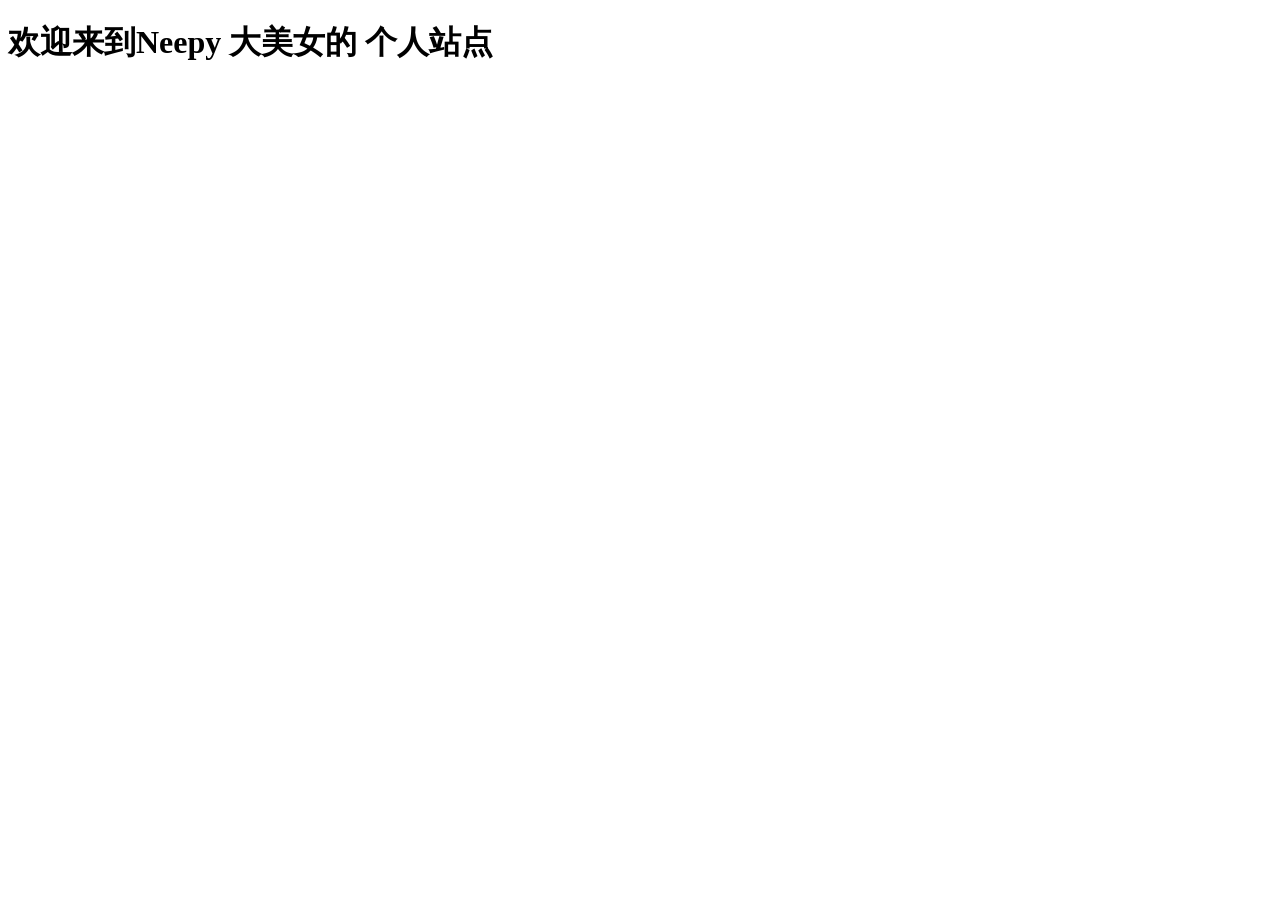
==== index.html @ 4f2d03bc "Fix typo in header text" ====
<!doctype html>
<html lang="zh-CN">
<head>
  <meta charset="utf-8">
  <meta name="viewport" content="width=device-width, initial-scale=1">
  <title>Neepy 的个人站点</title>
</head>
<body>
  <h1>欢迎来到Neepy 大美女的  个人站点 </h1>
</body>
</html>
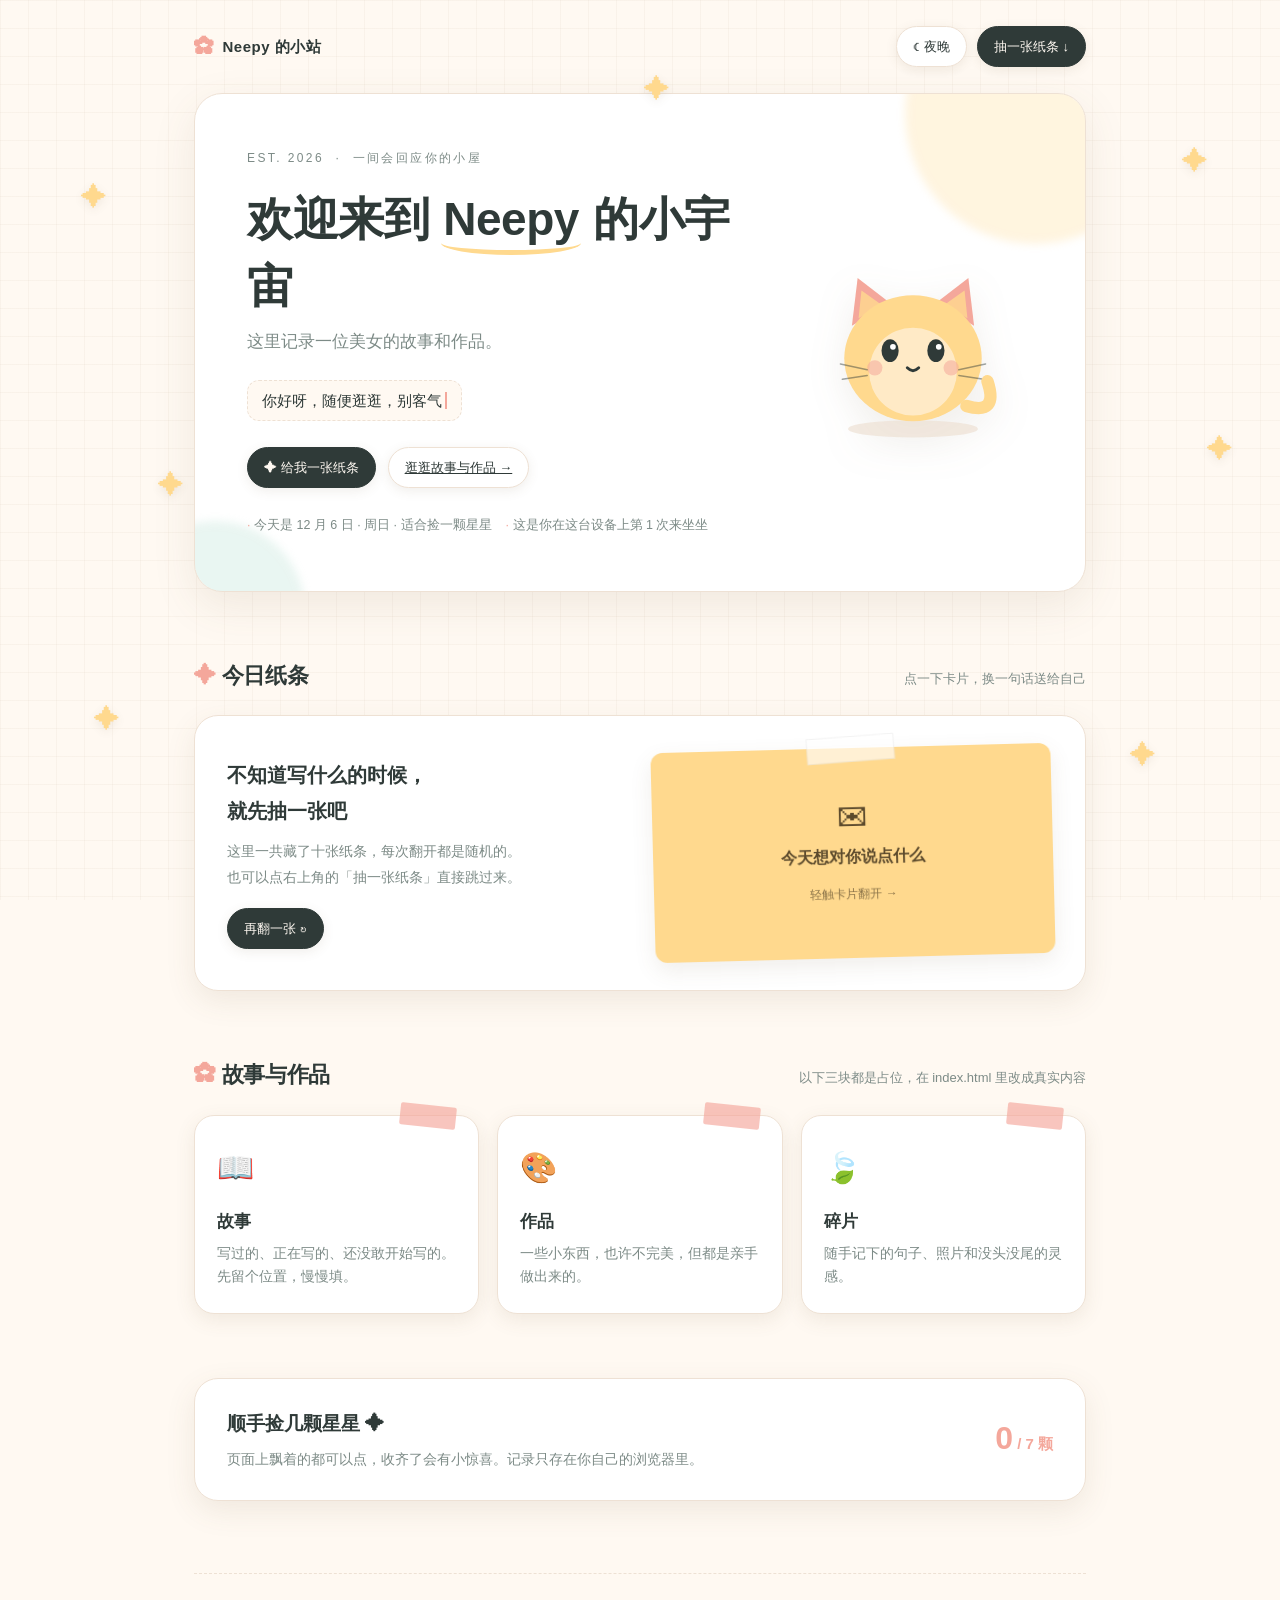
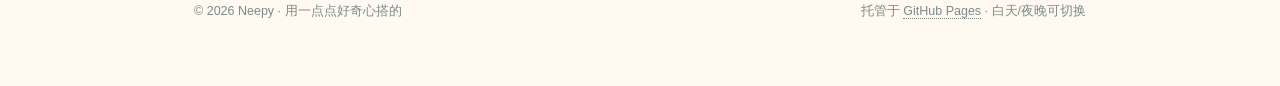
==== commit 52f9f687: "Update index.html" ====
--- a/index.html
+++ b/index.html
@@ -1,11 +1,497 @@
-<!doctype html>
+<!DOCTYPE html>
 <html lang="zh-CN">
 <head>
-  <meta charset="utf-8">
-  <meta name="viewport" content="width=device-width, initial-scale=1">
-  <title>Neepy 的个人站点</title>
+<meta charset="utf-8">
+<meta name="viewport" content="width=device-width, initial-scale=1">
+<title>Neepy 的小宇宙 · 故事与作品</title>
+<meta name="description" content="这里记录一位美女的故事和作品。随便逛逛，别客气。">
+<meta name="theme-color" content="#fff9f2">
+<style>
+  /* ============ 配色：改这里就能换整站气质 ============ */
+  :root{
+    --bg:#fff9f2; --paper:#ffffff; --ink:#2f3a38; --muted:#7d8b87;
+    --line:#eee1d4; --pink:#f4a79b; --yellow:#ffd98e; --mint:#a9d9c9;
+    --shadow:rgba(112,84,62,.10); --glow:rgba(244,167,155,.30);
+    --grid:rgba(160,130,105,.055);
+  }
+  html[data-theme="night"]{
+    --bg:#171c2b; --paper:#222a3d; --ink:#f3eee6; --muted:#a9b3c7;
+    --line:#35405a; --pink:#f29c9c; --yellow:#f5ce7a; --mint:#8fd0be;
+    --shadow:rgba(0,0,0,.35); --glow:rgba(143,208,190,.18);
+    --grid:rgba(200,215,255,.045);
+  }
+  *{box-sizing:border-box}
+  html{scroll-behavior:smooth}
+  body{
+    margin:0; color:var(--ink); background:var(--bg);
+    font-family:-apple-system,BlinkMacSystemFont,"PingFang SC","Hiragino Sans GB","Microsoft YaHei",sans-serif;
+    line-height:1.8; -webkit-font-smoothing:antialiased;
+    transition:background .5s ease,color .5s ease;
+    overflow-x:hidden;
+  }
+  body::before{ /* 细网格纸感 */
+    content:""; position:fixed; inset:0; z-index:0; pointer-events:none;
+    background-image:linear-gradient(var(--grid) 1px,transparent 1px),linear-gradient(90deg,var(--grid) 1px,transparent 1px);
+    background-size:28px 28px;
+  }
+  body::after{ /* 跟随鼠标的柔光 */
+    content:""; position:fixed; z-index:0; pointer-events:none;
+    width:460px; height:460px; left:0; top:0; border-radius:50%;
+    background:radial-gradient(circle,var(--glow),transparent 70%);
+    transform:translate(-50%,-50%); opacity:0; transition:opacity .4s;
+  }
+  body.lit::after{opacity:1}
+  .wrap{position:relative; z-index:2; max-width:940px; margin:0 auto; padding:0 24px 64px}
+  a{color:inherit}
+
+  /* ============ 顶栏 ============ */
+  .top{display:flex; align-items:center; justify-content:space-between; gap:16px; padding:26px 0}
+  .brand{font-size:15px; font-weight:700; letter-spacing:.5px; display:flex; align-items:center; gap:8px}
+  .brand .flower{color:var(--pink); font-size:20px; line-height:1}
+  .tools{display:flex; gap:10px}
+  .btn{
+    font:inherit; font-size:13px; cursor:pointer; color:var(--ink);
+    background:var(--paper); border:1px solid var(--line); border-radius:999px;
+    padding:8px 16px; box-shadow:0 3px 12px var(--shadow);
+    transition:transform .18s ease,box-shadow .18s ease,border-color .18s ease;
+  }
+  .btn:hover{transform:translateY(-2px) rotate(-1deg); border-color:var(--pink); box-shadow:0 8px 20px var(--shadow)}
+  .btn:active{transform:translateY(0) scale(.97)}
+  .btn:focus-visible{outline:2px solid var(--pink); outline-offset:3px}
+  .btn.primary{background:var(--ink); color:var(--bg); border-color:var(--ink)}
+  html[data-theme="night"] .btn.primary{background:var(--pink); color:#2b2230; border-color:var(--pink)}
+
+  /* ============ Hero ============ */
+  .hero{
+    position:relative; display:grid; grid-template-columns:1fr 240px; align-items:center; gap:20px;
+    background:var(--paper); border:1px solid var(--line); border-radius:28px;
+    padding:54px 52px; box-shadow:0 14px 44px var(--shadow); overflow:hidden;
+  }
+  .hero::before{content:""; position:absolute; width:260px; height:260px; right:-80px; top:-110px;
+    border-radius:50%; background:var(--yellow); opacity:.28; filter:blur(4px)}
+  .hero::after{content:""; position:absolute; width:180px; height:180px; left:-70px; bottom:-110px;
+    border-radius:50%; background:var(--mint); opacity:.25; filter:blur(4px)}
+  .hero > *{position:relative; z-index:1}
+  .eyebrow{font-size:12px; letter-spacing:2.4px; color:var(--muted); margin:0 0 18px}
+  h1{font-size:clamp(30px,5vw,46px); line-height:1.35; margin:0 0 10px; letter-spacing:-.5px; cursor:pointer; user-select:none}
+  h1 .wave{display:inline-block; border-bottom:5px solid var(--yellow); border-radius:0 0 50% 50%/0 0 12px 12px; padding:0 2px}
+  .sub{font-size:17px; color:var(--muted); margin:0 0 22px}
+  .typer{display:inline-flex; align-items:center; min-height:30px; font-size:15px; color:var(--ink);
+    background:var(--bg); border:1px dashed var(--line); border-radius:12px; padding:6px 14px; margin-bottom:26px}
+  .typer .cursor{display:inline-block; width:2px; height:17px; margin-left:3px; background:var(--pink); animation:blink .8s step-end infinite}
+  @keyframes blink{50%{opacity:0}}
+  .hero-actions{display:flex; gap:12px; flex-wrap:wrap}
+  .meta{margin-top:26px; font-size:12.5px; color:var(--muted); display:flex; gap:14px; flex-wrap:wrap}
+  .meta span::before{content:"· "; color:var(--pink)}
+
+  /* 会盯着你看的小猫 */
+  .cat{width:210px; justify-self:center; cursor:pointer; filter:drop-shadow(0 10px 18px var(--shadow)); transition:transform .3s}
+  .cat:hover{transform:rotate(-3deg) scale(1.03)}
+  .cat-meow{position:absolute; right:34px; top:38px; background:var(--paper); border:1px solid var(--line);
+    border-radius:14px 14px 14px 2px; padding:6px 12px; font-size:13px; box-shadow:0 6px 16px var(--shadow);
+    opacity:0; transform:translateY(8px); transition:.25s; pointer-events:none}
+  .cat-meow.show{opacity:1; transform:translateY(0)}
+
+  /* ============ 通用区块 ============ */
+  section{margin-top:64px}
+  .sec-head{display:flex; align-items:baseline; justify-content:space-between; gap:12px; margin-bottom:20px; flex-wrap:wrap}
+  .sec-head h2{font-size:22px; margin:0; letter-spacing:-.3px}
+  .sec-head h2 em{font-style:normal; color:var(--pink)}
+  .sec-head p{margin:0; font-size:13px; color:var(--muted)}
+
+  /* 抽纸条 */
+  .note-zone{display:grid; grid-template-columns:1fr 1fr; gap:26px; align-items:center;
+    background:var(--paper); border:1px solid var(--line); border-radius:24px; padding:32px;
+    box-shadow:0 10px 30px var(--shadow)}
+  .note-copy h3{font-size:20px; margin:0 0 10px}
+  .note-copy p{font-size:14px; color:var(--muted); margin:0 0 18px}
+  .note-stage{perspective:900px}
+  .note{
+    position:relative; width:100%; min-height:210px; transform-style:preserve-3d;
+    transition:transform .65s cubic-bezier(.2,.8,.2,1); cursor:pointer;
+  }
+  .note.flip{transform:rotateY(180deg)}
+  .note-face{
+    position:absolute; inset:0; backface-visibility:hidden; border-radius:12px;
+    display:flex; flex-direction:column; align-items:center; justify-content:center; gap:12px;
+    padding:28px; text-align:center; box-shadow:0 8px 22px var(--shadow);
+  }
+  .note-front{background:var(--yellow); color:#5c4a2c; transform:rotate(-1.5deg)}
+  .note-back{background:var(--mint); color:#2c4a40; transform:rotateY(180deg) rotate(1.5deg)}
+  .note-face .tape{position:absolute; top:-12px; left:50%; transform:translateX(-50%) rotate(-3deg);
+    width:88px; height:26px; background:rgba(255,255,255,.62); border:1px solid rgba(0,0,0,.05)}
+  .note-face .stamp{font-size:30px; line-height:1}
+  .note-face .q{font-size:16px; line-height:1.8; font-weight:600}
+  .note-face .hint{font-size:12px; opacity:.7}
+
+  /* 内容卡片 */
+  .cards{display:grid; grid-template-columns:repeat(3,1fr); gap:18px}
+  .card{
+    position:relative; display:block; background:var(--paper); border:1px solid var(--line);
+    border-radius:20px; padding:26px 22px 24px; text-decoration:none; color:inherit;
+    box-shadow:0 6px 20px var(--shadow); transition:transform .22s ease,box-shadow .22s ease;
+  }
+  .card:hover{transform:translateY(-6px) rotate(-.6deg); box-shadow:0 16px 34px var(--shadow)}
+  .card .ico{font-size:30px; display:block; margin-bottom:14px}
+  .card b{display:block; font-size:17px; margin-bottom:6px}
+  .card span{display:block; font-size:13.5px; color:var(--muted); line-height:1.7}
+  .card .tape{position:absolute; top:-11px; right:22px; width:56px; height:22px;
+    background:var(--pink); opacity:.65; transform:rotate(6deg); border-radius:2px}
+
+  /* 星星罐 */
+  .jar-zone{background:var(--paper); border:1px solid var(--line); border-radius:24px; padding:28px 32px;
+    box-shadow:0 10px 30px var(--shadow); display:flex; align-items:center; justify-content:space-between; gap:20px; flex-wrap:wrap}
+  .jar-zone h3{margin:0 0 6px; font-size:19px}
+  .jar-zone p{margin:0; font-size:13.5px; color:var(--muted)}
+  .jar-count{font-size:15px; font-weight:700; color:var(--pink); white-space:nowrap}
+  .jar-count b{font-size:32px; line-height:1}
+  #starfield{position:fixed; inset:0; z-index:5; pointer-events:none}
+  .star{
+    position:absolute; width:34px; height:34px; border:0; background:none; cursor:pointer;
+    pointer-events:auto; font-size:26px; line-height:1; color:var(--yellow);
+    text-shadow:0 3px 10px var(--shadow); animation:bob 5s ease-in-out infinite;
+    transition:transform .2s ease,opacity .4s ease; padding:0;
+  }
+  .star:hover{transform:scale(1.35) rotate(20deg)}
+  .star.gone{opacity:0; transform:scale(0) rotate(180deg); pointer-events:none}
+  @keyframes bob{0%,100%{translate:0 0}50%{translate:0 -14px}}
+  .confetti{position:fixed; z-index:60; top:-20px; width:9px; height:14px; border-radius:2px; pointer-events:none;
+    animation:fall linear forwards}
+  @keyframes fall{to{transform:translateY(105vh) rotate(720deg); opacity:.2}}
+
+  /* 页脚 */
+  footer{margin-top:72px; padding-top:26px; border-top:1px dashed var(--line);
+    font-size:12.5px; color:var(--muted); display:flex; justify-content:space-between; gap:12px; flex-wrap:wrap}
+  footer a{text-decoration:none; border-bottom:1px dotted var(--muted)}
+
+  /* 吐司 */
+  #toast{position:fixed; left:50%; bottom:34px; z-index:80; transform:translate(-50%,20px);
+    background:var(--ink); color:var(--bg); padding:12px 22px; border-radius:999px; font-size:14px;
+    box-shadow:0 10px 30px var(--shadow); opacity:0; pointer-events:none; transition:.3s}
+  #toast.show{opacity:1; transform:translate(-50%,0)}
+
+  @media (max-width:760px){
+    .hero{grid-template-columns:1fr; padding:38px 26px; text-align:left}
+    .cat{width:150px; justify-self:end; margin-top:-16px}
+    .cat-meow{right:14px; top:auto; bottom:14px}
+    .note-zone{grid-template-columns:1fr; padding:24px}
+    .cards{grid-template-columns:1fr}
+    .wrap{padding:0 16px 48px}
+    .top{padding:18px 0}
+  }
+  @media (prefers-reduced-motion:reduce){
+    *{animation-duration:.01ms !important; transition-duration:.01ms !important}
+    html{scroll-behavior:auto}
+  }
+</style>
 </head>
 <body>
-  <h1>欢迎来到Neepy 大美女的  个人站点 </h1>
+
+<!-- 漂浮星星层：点一下就收进罐子 -->
+<div id="starfield" aria-label="可以点击收集的小星星"></div>
+<div id="toast" role="status" aria-live="polite"></div>
+
+<div class="wrap">
+
+  <div class="top">
+    <div class="brand"><span class="flower">✿</span> Neepy 的小站</div>
+    <div class="tools">
+      <button class="btn" id="themeBtn" type="button" aria-label="切换白天或夜晚">☾ 夜晚</button>
+      <button class="btn primary" id="jumpNote" type="button">抽一张纸条 ↓</button>
+    </div>
+  </div>
+
+  <!-- ========== Hero：改标题、副标题、打字机句子都在这里 ========== -->
+  <header class="hero">
+    <div>
+      <p class="eyebrow">EST. 2026 &nbsp;·&nbsp; 一间会回应你的小屋</p>
+      <h1 id="title">欢迎来到 <span class="wave">Neepy</span> 的小宇宙</h1>
+      <p class="sub">这里记录一位美女的故事和作品。</p>
+      <div class="typer"><span id="typed"></span><span class="cursor"></span></div>
+      <div class="hero-actions">
+        <button class="btn primary" id="noteBtn" type="button">✦ 给我一张纸条</button>
+        <a class="btn" href="#cards">逛逛故事与作品 →</a>
+      </div>
+      <div class="meta">
+        <span id="today"></span>
+        <span id="visits"></span>
+      </div>
+    </div>
+
+    <!-- 眼睛会跟着鼠标转的小猫，点一下会喵 -->
+    <svg class="cat" id="cat" viewBox="0 0 220 220" role="img" aria-label="一只会看着你的小猫">
+      <ellipse cx="110" cy="200" rx="68" ry="9" fill="var(--line)" opacity=".7"/>
+      <path d="M46 92 L52 42 L86 68 Z" fill="var(--pink)"/>
+      <path d="M174 92 L168 42 L134 68 Z" fill="var(--pink)"/>
+      <path d="M53 84 L56 55 L77 70 Z" fill="var(--yellow)" opacity=".8"/>
+      <path d="M167 84 L164 55 L143 70 Z" fill="var(--yellow)" opacity=".8"/>
+      <ellipse cx="110" cy="126" rx="72" ry="66" fill="var(--yellow)"/>
+      <circle cx="110" cy="140" r="46" fill="#fff3df" opacity=".7"/>
+      <g id="eyes">
+        <ellipse cx="86" cy="118" rx="9" ry="12" fill="var(--ink)"/>
+        <ellipse cx="134" cy="118" rx="9" ry="12" fill="var(--ink)"/>
+        <circle cx="89" cy="114" r="3" fill="#fff"/>
+        <circle cx="137" cy="114" r="3" fill="#fff"/>
+      </g>
+      <path d="M104 136 q6 6 12 0" stroke="var(--ink)" stroke-width="3" fill="none" stroke-linecap="round"/>
+      <circle cx="70" cy="136" r="8" fill="var(--pink)" opacity=".55"/>
+      <circle cx="150" cy="136" r="8" fill="var(--pink)" opacity=".55"/>
+      <g stroke="var(--ink)" stroke-width="1.6" opacity=".45" stroke-linecap="round">
+        <path d="M62 138 L34 132 M62 144 L36 148 M158 138 L186 132 M158 144 L184 148"/>
+      </g>
+      <path d="M166 176 q34 10 22 -26" stroke="var(--yellow)" stroke-width="13" fill="none" stroke-linecap="round"/>
+    </svg>
+    <div class="cat-meow" id="meow">喵～ 被你摸到啦</div>
+  </header>
+
+  <!-- ========== 抽纸条 ========== -->
+  <section id="note">
+    <div class="sec-head">
+      <h2><em>✦</em> 今日纸条</h2>
+      <p>点一下卡片，换一句话送给自己</p>
+    </div>
+    <div class="note-zone">
+      <div class="note-copy">
+        <h3>不知道写什么的时候，<br>就先抽一张吧</h3>
+        <p>这里一共藏了十张纸条，每次翻开都是随机的。<br>也可以点右上角的「抽一张纸条」直接跳过来。</p>
+        <button class="btn primary" id="noteBtn2" type="button">再翻一张 ↻</button>
+      </div>
+      <div class="note-stage">
+        <div class="note" id="note" role="button" tabindex="0" aria-label="点击翻开一张纸条">
+          <div class="note-face note-front">
+            <span class="tape"></span>
+            <span class="stamp">✉</span>
+            <span class="q">今天想对你说点什么</span>
+            <span class="hint">轻触卡片翻开 →</span>
+          </div>
+          <div class="note-face note-back">
+            <span class="tape"></span>
+            <span class="stamp">🍀</span>
+            <span class="q" id="noteText">慢慢来，比较快。</span>
+            <span class="hint">再点一次，换一张</span>
+          </div>
+        </div>
+      </div>
+    </div>
+  </section>
+
+  <!-- ========== 故事与作品：占位内容，改成自己的即可 ========== -->
+  <section id="cards">
+    <div class="sec-head">
+      <h2><em>✿</em> 故事与作品</h2>
+      <p>以下三块都是占位，在 index.html 里改成真实内容</p>
+    </div>
+    <div class="cards">
+      <a class="card" href="#cards">
+        <span class="tape"></span><span class="ico">📖</span>
+        <b>故事</b>
+        <span>写过的、正在写的、还没敢开始写的。先留个位置，慢慢填。</span>
+      </a>
+      <a class="card" href="#cards">
+        <span class="tape"></span><span class="ico">🎨</span>
+        <b>作品</b>
+        <span>一些小东西，也许不完美，但都是亲手做出来的。</span>
+      </a>
+      <a class="card" href="#cards">
+        <span class="tape"></span><span class="ico">🍃</span>
+        <b>碎片</b>
+        <span>随手记下的句子、照片和没头没尾的灵感。</span>
+      </a>
+    </div>
+  </section>
+
+  <!-- ========== 星星罐 ========== -->
+  <section>
+    <div class="jar-zone">
+      <div>
+        <h3>顺手捡几颗星星 ✦</h3>
+        <p>页面上飘着的都可以点，收齐了会有小惊喜。记录只存在你自己的浏览器里。</p>
+      </div>
+      <div class="jar-count"><b id="starNum">0</b> / <span id="starTotal">7</span> 颗</div>
+    </div>
+  </section>
+
+  <footer>
+    <span>© 2026 Neepy · 用一点点好奇心搭的</span>
+    <span>托管于 <a href="https://github.com/neepywang/neepySite">GitHub Pages</a> · 白天/夜晚可切换</span>
+  </footer>
+</div>
+
+<script>
+(function(){
+  "use strict";
+  var $ = function(s){ return document.querySelector(s); };
+  var store = {
+    get: function(k,d){ try{ var v=localStorage.getItem(k); return v===null?d:v; }catch(e){ return d; } },
+    set: function(k,v){ try{ localStorage.setItem(k,v); }catch(e){} }
+  };
+
+  /* ---------- 主题 ---------- */
+  var theme = store.get("neepy_theme","day");
+  function applyTheme(t){
+    document.documentElement.setAttribute("data-theme", t==="night"?"night":"day");
+    $("#themeBtn").textContent = t==="night" ? "☀ 白天" : "☾ 夜晚";
+    var m = document.querySelector('meta[name="theme-color"]');
+    if(m) m.setAttribute("content", t==="night" ? "#171c2b" : "#fff9f2");
+    theme = t; store.set("neepy_theme",t);
+  }
+  applyTheme(theme);
+  $("#themeBtn").addEventListener("click", function(){ applyTheme(theme==="night"?"day":"night"); });
+
+  /* ---------- 跟随鼠标的柔光 ---------- */
+  if(window.matchMedia("(pointer:fine)").matches){
+    var glow = document.createElement("style");
+    glow.textContent = "body.lit::after{left:var(--mx);top:var(--my)}";
+    document.head.appendChild(glow);
+    window.addEventListener("mousemove", function(e){
+      document.body.classList.add("lit");
+      document.body.style.setProperty("--mx", e.clientX+"px");
+      document.body.style.setProperty("--my", e.clientY+"px");
+    }, {passive:true});
+  }
+
+  /* ---------- 日期与来访次数（仅本机统计） ---------- */
+  var now = new Date();
+  var week = ["日","一","二","三","四","五","六"][now.getDay()];
+  $("#today").textContent = "今天是 " + (now.getMonth()+1) + " 月 " + now.getDate() + " 日 · 周" + week + " · 适合捡一颗星星";
+  var visits = parseInt(store.get("neepy_visits","0"),10) + 1;
+  store.set("neepy_visits", String(visits));
+  $("#visits").textContent = "这是你在这台设备上第 " + visits + " 次来坐坐";
+
+  /* ---------- 打字机 ---------- */
+  var lines = ["你好呀，随便逛逛，别客气 ✿","故事还在写，作品还在长 🍃","今天也有好好发呆吗？","欢迎光临这间小小的宇宙 ✦"];
+  var li=0, ci=0, deleting=false, out=$("#typed");
+  function tick(){
+    var s = lines[li];
+    if(!deleting){
+      ci++; out.textContent = s.slice(0,ci);
+      if(ci>=s.length){ deleting=true; setTimeout(tick,1900); return; }
+      setTimeout(tick,105);
+    }else{
+      ci--; out.textContent = s.slice(0,ci);
+      if(ci<=0){ deleting=false; li=(li+1)%lines.length; setTimeout(tick,420); return; }
+      setTimeout(tick,45);
+    }
+  }
+  tick();
+
+  /* ---------- 小猫：眼睛跟随 + 点击喵 ---------- */
+  var eyes = $("#eyes");
+  if(window.matchMedia("(pointer:fine)").matches){
+    window.addEventListener("mousemove", function(e){
+      var r = $("#cat").getBoundingClientRect();
+      var cx = r.left + r.width/2, cy = r.top + r.height*0.54;
+      var dx = e.clientX-cx, dy = e.clientY-cy;
+      var d = Math.max(1, Math.sqrt(dx*dx+dy*dy));
+      var k = Math.min(4, 22/d);
+      eyes.setAttribute("transform","translate("+(dx*k/Math.max(d,30)*3).toFixed(2)+","+(dy*k/Math.max(d,30)*3).toFixed(2)+")");
+    }, {passive:true});
+  }
+  var meowTimer;
+  $("#cat").addEventListener("click", function(){
+    $("#meow").classList.add("show");
+    clearTimeout(meowTimer);
+    meowTimer = setTimeout(function(){ $("#meow").classList.remove("show"); }, 1600);
+  });
+
+  /* ---------- 吐司 ---------- */
+  var toastTimer;
+  function toast(msg){
+    var t = $("#toast"); t.textContent = msg; t.classList.add("show");
+    clearTimeout(toastTimer);
+    toastTimer = setTimeout(function(){ t.classList.remove("show"); }, 2200);
+  }
+
+  /* ---------- 抽纸条 ---------- */
+  var notes = [
+    "慢慢来，比较快。",
+    "今天也要好好吃饭，好好发呆。",
+    "你不需要很厉害才能开始，但要开始才会很厉害。",
+    "把喜欢的事，一件一件做完。",
+    "允许自己偶尔不在线。",
+    "风会记得每一朵认真开过的花。",
+    "别急，月亮也在慢慢圆。",
+    "写下来的小事，会变成以后舍不得删的回忆。",
+    "灵感常常藏在无所事事的下午。",
+    "你已经比昨天多走了一点点，够了。"
+  ];
+  var note = $("#note"), noteText = $("#noteText"), lastIndex = -1;
+  function drawNote(){
+    var i; do { i = Math.floor(Math.random()*notes.length); } while(notes.length>1 && i===lastIndex);
+    lastIndex = i; noteText.textContent = notes[i];
+  }
+  drawNote();
+  function flipNote(){
+    if(note.classList.contains("flip")){
+      note.classList.remove("flip");
+      setTimeout(function(){ drawNote(); note.classList.add("flip"); }, 330);
+    }else{
+      drawNote(); note.classList.add("flip");
+    }
+  }
+  note.addEventListener("click", flipNote);
+  note.addEventListener("keydown", function(e){ if(e.key==="Enter"||e.key===" "){ e.preventDefault(); flipNote(); } });
+  [$("#noteBtn"),$("#noteBtn2")].forEach(function(b){
+    b.addEventListener("click", function(){
+      flipNote();
+      $("#note").scrollIntoView({behavior:"smooth",block:"center"});
+      toast("翻到一张新纸条 ✦");
+    });
+  });
+  $("#jumpNote").addEventListener("click", function(){ $("#note").scrollIntoView({behavior:"smooth",block:"start"}); });
+
+  /* ---------- 捡星星 ---------- */
+  var isMobile = window.matchMedia("(max-width:760px)").matches;
+  var spots = isMobile
+    ? [[8,18],[88,26],[10,62],[90,72]]
+    : [[6,20],[92,16],[12,52],[94,48],[7,78],[88,82],[50,8]];
+  var field = $("#starfield"), collected = {};
+  try{ collected = JSON.parse(store.get("neepy_stars","{}")) || {}; }catch(e){ collected={}; }
+  var total = spots.length;
+  $("#starTotal").textContent = String(total);
+  var count = 0;
+
+  function celebrate(){
+    var colors = ["#f4a79b","#ffd98e","#a9d9c9","#c9b6e8","#ffffff"];
+    for(var i=0;i<70;i++){
+      var c = document.createElement("i");
+      c.className = "confetti";
+      c.style.left = Math.random()*100 + "vw";
+      c.style.background = colors[i%colors.length];
+      c.style.animationDuration = (1.6+Math.random()*1.6)+"s";
+      c.style.animationDelay = (Math.random()*.5)+"s";
+      document.body.appendChild(c);
+      (function(el){ setTimeout(function(){ el.remove(); }, 3800); })(c);
+    }
+  }
+
+  spots.forEach(function(pos,i){
+    var b = document.createElement("button");
+    b.className = "star"; b.type = "button"; b.textContent = "✦";
+    b.setAttribute("aria-label","收集第 "+(i+1)+" 颗星星");
+    b.style.left = pos[0]+"%"; b.style.top = pos[1]+"%";
+    b.style.animationDelay = (i*0.47)+"s";
+    if(collected[i]){ b.classList.add("gone"); count++; }
+    b.addEventListener("click", function(){
+      if(b.classList.contains("gone")) return;
+      b.classList.add("gone"); collected[i]=1; count++;
+      store.set("neepy_stars", JSON.stringify(collected));
+      $("#starNum").textContent = String(count);
+      if(count===total){ celebrate(); toast("✨ 星星都归你啦，今天允许许一个愿"); }
+      else toast("收到第 "+count+" 颗星星 ✦");
+    });
+    field.appendChild(b);
+  });
+  $("#starNum").textContent = String(count);
+
+  /* ---------- 隐藏彩蛋：连点标题三次 ---------- */
+  var taps=0, tapTimer;
+  $("#title").addEventListener("click", function(){
+    taps++; clearTimeout(tapTimer);
+    tapTimer = setTimeout(function(){ taps=0; }, 900);
+    if(taps>=3){ taps=0; celebrate(); toast("🐈 被你发现隐藏款啦，喵！"); }
+  });
+})();
+</script>
 </body>
 </html>
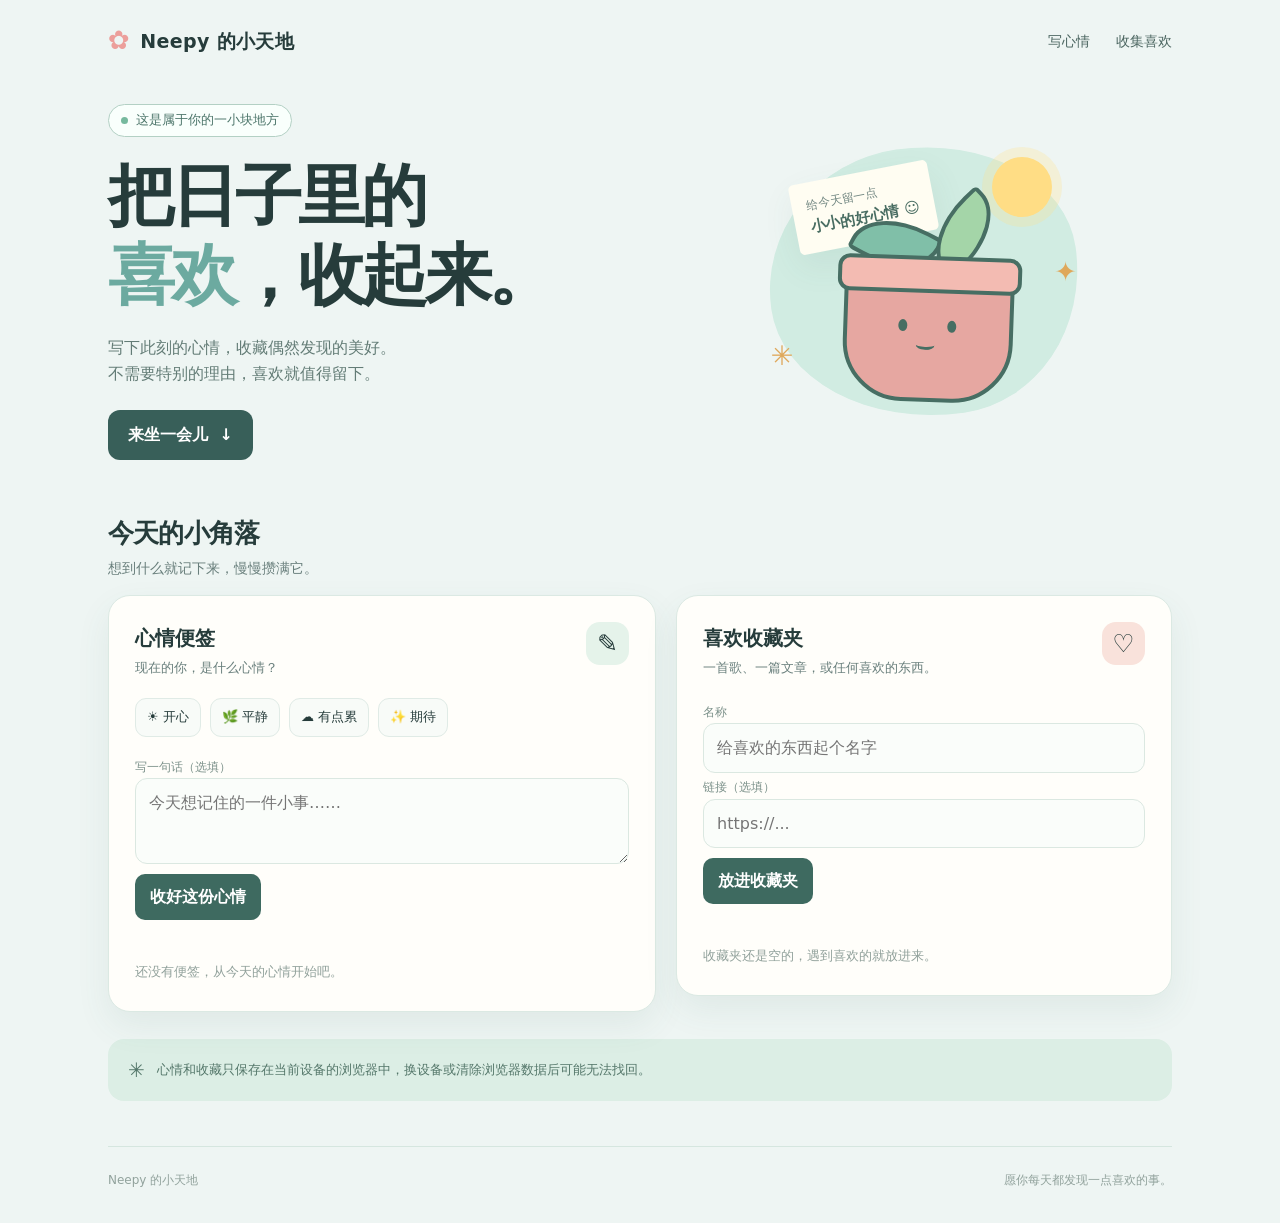
==== commit 066d7af3: "Update index.html" ====
--- a/index.html
+++ b/index.html
@@ -1,497 +1,23 @@
-<!DOCTYPE html>
+<!doctype html>
 <html lang="zh-CN">
 <head>
-<meta charset="utf-8">
-<meta name="viewport" content="width=device-width, initial-scale=1">
-<title>Neepy 的小宇宙 · 故事与作品</title>
-<meta name="description" content="这里记录一位美女的故事和作品。随便逛逛，别客气。">
-<meta name="theme-color" content="#fff9f2">
+<meta charset="UTF-8">
+<meta name="viewport" content="width=device-width,initial-scale=1">
+<meta name="theme-color" content="#eef5f3">
+<title>Neepy 的小天地</title>
 <style>
-  /* ============ 配色：改这里就能换整站气质 ============ */
-  :root{
-    --bg:#fff9f2; --paper:#ffffff; --ink:#2f3a38; --muted:#7d8b87;
-    --line:#eee1d4; --pink:#f4a79b; --yellow:#ffd98e; --mint:#a9d9c9;
-    --shadow:rgba(112,84,62,.10); --glow:rgba(244,167,155,.30);
-    --grid:rgba(160,130,105,.055);
-  }
-  html[data-theme="night"]{
-    --bg:#171c2b; --paper:#222a3d; --ink:#f3eee6; --muted:#a9b3c7;
-    --line:#35405a; --pink:#f29c9c; --yellow:#f5ce7a; --mint:#8fd0be;
-    --shadow:rgba(0,0,0,.35); --glow:rgba(143,208,190,.18);
-    --grid:rgba(200,215,255,.045);
-  }
-  *{box-sizing:border-box}
-  html{scroll-behavior:smooth}
-  body{
-    margin:0; color:var(--ink); background:var(--bg);
-    font-family:-apple-system,BlinkMacSystemFont,"PingFang SC","Hiragino Sans GB","Microsoft YaHei",sans-serif;
-    line-height:1.8; -webkit-font-smoothing:antialiased;
-    transition:background .5s ease,color .5s ease;
-    overflow-x:hidden;
-  }
-  body::before{ /* 细网格纸感 */
-    content:""; position:fixed; inset:0; z-index:0; pointer-events:none;
-    background-image:linear-gradient(var(--grid) 1px,transparent 1px),linear-gradient(90deg,var(--grid) 1px,transparent 1px);
-    background-size:28px 28px;
-  }
-  body::after{ /* 跟随鼠标的柔光 */
-    content:""; position:fixed; z-index:0; pointer-events:none;
-    width:460px; height:460px; left:0; top:0; border-radius:50%;
-    background:radial-gradient(circle,var(--glow),transparent 70%);
-    transform:translate(-50%,-50%); opacity:0; transition:opacity .4s;
-  }
-  body.lit::after{opacity:1}
-  .wrap{position:relative; z-index:2; max-width:940px; margin:0 auto; padding:0 24px 64px}
-  a{color:inherit}
-
-  /* ============ 顶栏 ============ */
-  .top{display:flex; align-items:center; justify-content:space-between; gap:16px; padding:26px 0}
-  .brand{font-size:15px; font-weight:700; letter-spacing:.5px; display:flex; align-items:center; gap:8px}
-  .brand .flower{color:var(--pink); font-size:20px; line-height:1}
-  .tools{display:flex; gap:10px}
-  .btn{
-    font:inherit; font-size:13px; cursor:pointer; color:var(--ink);
-    background:var(--paper); border:1px solid var(--line); border-radius:999px;
-    padding:8px 16px; box-shadow:0 3px 12px var(--shadow);
-    transition:transform .18s ease,box-shadow .18s ease,border-color .18s ease;
-  }
-  .btn:hover{transform:translateY(-2px) rotate(-1deg); border-color:var(--pink); box-shadow:0 8px 20px var(--shadow)}
-  .btn:active{transform:translateY(0) scale(.97)}
-  .btn:focus-visible{outline:2px solid var(--pink); outline-offset:3px}
-  .btn.primary{background:var(--ink); color:var(--bg); border-color:var(--ink)}
-  html[data-theme="night"] .btn.primary{background:var(--pink); color:#2b2230; border-color:var(--pink)}
-
-  /* ============ Hero ============ */
-  .hero{
-    position:relative; display:grid; grid-template-columns:1fr 240px; align-items:center; gap:20px;
-    background:var(--paper); border:1px solid var(--line); border-radius:28px;
-    padding:54px 52px; box-shadow:0 14px 44px var(--shadow); overflow:hidden;
-  }
-  .hero::before{content:""; position:absolute; width:260px; height:260px; right:-80px; top:-110px;
-    border-radius:50%; background:var(--yellow); opacity:.28; filter:blur(4px)}
-  .hero::after{content:""; position:absolute; width:180px; height:180px; left:-70px; bottom:-110px;
-    border-radius:50%; background:var(--mint); opacity:.25; filter:blur(4px)}
-  .hero > *{position:relative; z-index:1}
-  .eyebrow{font-size:12px; letter-spacing:2.4px; color:var(--muted); margin:0 0 18px}
-  h1{font-size:clamp(30px,5vw,46px); line-height:1.35; margin:0 0 10px; letter-spacing:-.5px; cursor:pointer; user-select:none}
-  h1 .wave{display:inline-block; border-bottom:5px solid var(--yellow); border-radius:0 0 50% 50%/0 0 12px 12px; padding:0 2px}
-  .sub{font-size:17px; color:var(--muted); margin:0 0 22px}
-  .typer{display:inline-flex; align-items:center; min-height:30px; font-size:15px; color:var(--ink);
-    background:var(--bg); border:1px dashed var(--line); border-radius:12px; padding:6px 14px; margin-bottom:26px}
-  .typer .cursor{display:inline-block; width:2px; height:17px; margin-left:3px; background:var(--pink); animation:blink .8s step-end infinite}
-  @keyframes blink{50%{opacity:0}}
-  .hero-actions{display:flex; gap:12px; flex-wrap:wrap}
-  .meta{margin-top:26px; font-size:12.5px; color:var(--muted); display:flex; gap:14px; flex-wrap:wrap}
-  .meta span::before{content:"· "; color:var(--pink)}
-
-  /* 会盯着你看的小猫 */
-  .cat{width:210px; justify-self:center; cursor:pointer; filter:drop-shadow(0 10px 18px var(--shadow)); transition:transform .3s}
-  .cat:hover{transform:rotate(-3deg) scale(1.03)}
-  .cat-meow{position:absolute; right:34px; top:38px; background:var(--paper); border:1px solid var(--line);
-    border-radius:14px 14px 14px 2px; padding:6px 12px; font-size:13px; box-shadow:0 6px 16px var(--shadow);
-    opacity:0; transform:translateY(8px); transition:.25s; pointer-events:none}
-  .cat-meow.show{opacity:1; transform:translateY(0)}
-
-  /* ============ 通用区块 ============ */
-  section{margin-top:64px}
-  .sec-head{display:flex; align-items:baseline; justify-content:space-between; gap:12px; margin-bottom:20px; flex-wrap:wrap}
-  .sec-head h2{font-size:22px; margin:0; letter-spacing:-.3px}
-  .sec-head h2 em{font-style:normal; color:var(--pink)}
-  .sec-head p{margin:0; font-size:13px; color:var(--muted)}
-
-  /* 抽纸条 */
-  .note-zone{display:grid; grid-template-columns:1fr 1fr; gap:26px; align-items:center;
-    background:var(--paper); border:1px solid var(--line); border-radius:24px; padding:32px;
-    box-shadow:0 10px 30px var(--shadow)}
-  .note-copy h3{font-size:20px; margin:0 0 10px}
-  .note-copy p{font-size:14px; color:var(--muted); margin:0 0 18px}
-  .note-stage{perspective:900px}
-  .note{
-    position:relative; width:100%; min-height:210px; transform-style:preserve-3d;
-    transition:transform .65s cubic-bezier(.2,.8,.2,1); cursor:pointer;
-  }
-  .note.flip{transform:rotateY(180deg)}
-  .note-face{
-    position:absolute; inset:0; backface-visibility:hidden; border-radius:12px;
-    display:flex; flex-direction:column; align-items:center; justify-content:center; gap:12px;
-    padding:28px; text-align:center; box-shadow:0 8px 22px var(--shadow);
-  }
-  .note-front{background:var(--yellow); color:#5c4a2c; transform:rotate(-1.5deg)}
-  .note-back{background:var(--mint); color:#2c4a40; transform:rotateY(180deg) rotate(1.5deg)}
-  .note-face .tape{position:absolute; top:-12px; left:50%; transform:translateX(-50%) rotate(-3deg);
-    width:88px; height:26px; background:rgba(255,255,255,.62); border:1px solid rgba(0,0,0,.05)}
-  .note-face .stamp{font-size:30px; line-height:1}
-  .note-face .q{font-size:16px; line-height:1.8; font-weight:600}
-  .note-face .hint{font-size:12px; opacity:.7}
-
-  /* 内容卡片 */
-  .cards{display:grid; grid-template-columns:repeat(3,1fr); gap:18px}
-  .card{
-    position:relative; display:block; background:var(--paper); border:1px solid var(--line);
-    border-radius:20px; padding:26px 22px 24px; text-decoration:none; color:inherit;
-    box-shadow:0 6px 20px var(--shadow); transition:transform .22s ease,box-shadow .22s ease;
-  }
-  .card:hover{transform:translateY(-6px) rotate(-.6deg); box-shadow:0 16px 34px var(--shadow)}
-  .card .ico{font-size:30px; display:block; margin-bottom:14px}
-  .card b{display:block; font-size:17px; margin-bottom:6px}
-  .card span{display:block; font-size:13.5px; color:var(--muted); line-height:1.7}
-  .card .tape{position:absolute; top:-11px; right:22px; width:56px; height:22px;
-    background:var(--pink); opacity:.65; transform:rotate(6deg); border-radius:2px}
-
-  /* 星星罐 */
-  .jar-zone{background:var(--paper); border:1px solid var(--line); border-radius:24px; padding:28px 32px;
-    box-shadow:0 10px 30px var(--shadow); display:flex; align-items:center; justify-content:space-between; gap:20px; flex-wrap:wrap}
-  .jar-zone h3{margin:0 0 6px; font-size:19px}
-  .jar-zone p{margin:0; font-size:13.5px; color:var(--muted)}
-  .jar-count{font-size:15px; font-weight:700; color:var(--pink); white-space:nowrap}
-  .jar-count b{font-size:32px; line-height:1}
-  #starfield{position:fixed; inset:0; z-index:5; pointer-events:none}
-  .star{
-    position:absolute; width:34px; height:34px; border:0; background:none; cursor:pointer;
-    pointer-events:auto; font-size:26px; line-height:1; color:var(--yellow);
-    text-shadow:0 3px 10px var(--shadow); animation:bob 5s ease-in-out infinite;
-    transition:transform .2s ease,opacity .4s ease; padding:0;
-  }
-  .star:hover{transform:scale(1.35) rotate(20deg)}
-  .star.gone{opacity:0; transform:scale(0) rotate(180deg); pointer-events:none}
-  @keyframes bob{0%,100%{translate:0 0}50%{translate:0 -14px}}
-  .confetti{position:fixed; z-index:60; top:-20px; width:9px; height:14px; border-radius:2px; pointer-events:none;
-    animation:fall linear forwards}
-  @keyframes fall{to{transform:translateY(105vh) rotate(720deg); opacity:.2}}
-
-  /* 页脚 */
-  footer{margin-top:72px; padding-top:26px; border-top:1px dashed var(--line);
-    font-size:12.5px; color:var(--muted); display:flex; justify-content:space-between; gap:12px; flex-wrap:wrap}
-  footer a{text-decoration:none; border-bottom:1px dotted var(--muted)}
-
-  /* 吐司 */
-  #toast{position:fixed; left:50%; bottom:34px; z-index:80; transform:translate(-50%,20px);
-    background:var(--ink); color:var(--bg); padding:12px 22px; border-radius:999px; font-size:14px;
-    box-shadow:0 10px 30px var(--shadow); opacity:0; pointer-events:none; transition:.3s}
-  #toast.show{opacity:1; transform:translate(-50%,0)}
-
-  @media (max-width:760px){
-    .hero{grid-template-columns:1fr; padding:38px 26px; text-align:left}
-    .cat{width:150px; justify-self:end; margin-top:-16px}
-    .cat-meow{right:14px; top:auto; bottom:14px}
-    .note-zone{grid-template-columns:1fr; padding:24px}
-    .cards{grid-template-columns:1fr}
-    .wrap{padding:0 16px 48px}
-    .top{padding:18px 0}
-  }
-  @media (prefers-reduced-motion:reduce){
-    *{animation-duration:.01ms !important; transition-duration:.01ms !important}
-    html{scroll-behavior:auto}
-  }
+:root{--ink:#263c3b;--muted:#697f7c;--paper:#eef5f3;--white:#fffefa;--mint:#c7e8dc;--yellow:#ffdd85;--pink:#f4c5c5;--blue:#c4def1;--line:#b8d0c8;--shadow:0 14px 34px #3e696015}*{box-sizing:border-box}html{scroll-behavior:smooth}body{margin:0;background:var(--paper);color:var(--ink);font-family:ui-rounded,"PingFang SC","Microsoft YaHei",system-ui,sans-serif;line-height:1.6}button,input,textarea{font:inherit;color:inherit}button{cursor:pointer}button:focus-visible,a:focus-visible,input:focus-visible,textarea:focus-visible{outline:3px solid #548c85;outline-offset:3px}a{color:inherit}.wrap{max-width:1120px;margin:auto;padding:0 28px}header{height:82px;display:flex;align-items:center;justify-content:space-between}.logo{font-size:19px;font-weight:800;letter-spacing:.02em;display:flex;align-items:center;gap:10px}.flower{font-size:26px;color:#ec9f9b}.nav{display:flex;align-items:center;gap:26px;font-size:14px;color:#4d6762}.nav a{text-decoration:none}.nav a:hover{text-decoration:underline}.hero{display:grid;grid-template-columns:1.04fr .96fr;align-items:center;min-height:380px;gap:30px;padding:22px 0 38px}.tag{display:inline-flex;gap:8px;align-items:center;border:1px solid #b3d0c4;border-radius:99px;padding:5px 12px;font-size:13px;color:#4c756a;background:#f9fffc}.tag:before{content:"";width:7px;height:7px;background:#76b99e;border-radius:50%}h1{font-size:clamp(39px,5.2vw,67px);line-height:1.19;letter-spacing:-.055em;margin:20px 0;font-weight:800}h1 span{color:#6caaa0}.intro{font-size:16px;color:#637c76;max-width:410px;margin:0 0 24px}.button{display:inline-flex;align-items:center;justify-content:center;border:0;background:#385f59;color:white;border-radius:12px;padding:12px 20px;font-weight:700;text-decoration:none;transition:transform .2s,background .2s}.button:hover{background:#294b46;transform:translateY(-2px)}.hero-art{height:325px;position:relative;display:grid;place-items:center}.blob{position:absolute;width:310px;height:270px;background:#d1ece2;border-radius:47% 53% 43% 57% / 52% 45% 55% 48%;transform:rotate(-8deg)}.scene{position:relative;width:330px;height:280px}.sun{position:absolute;top:15px;right:37px;width:60px;height:60px;border-radius:50%;background:var(--yellow);box-shadow:0 0 0 10px #ffdd8540}.note{position:absolute;top:30px;left:34px;transform:rotate(-11deg);background:#fffdf2;padding:14px 15px;box-shadow:var(--shadow);font-size:12px;color:#718681;border-radius:5px}.note strong{display:block;color:#496d62;font-size:15px}.pot{position:absolute;bottom:20px;left:84px;width:170px;height:135px;background:#e6a7a1;border:4px solid #476e63;border-radius:15px 15px 60px 60px;transform:rotate(2deg)}.pot:before{content:"";position:absolute;left:-11px;right:-11px;top:-15px;height:29px;background:#f3bbb2;border:4px solid #476e63;border-radius:12px}.eyes{position:absolute;left:51px;top:49px;width:9px;height:12px;border-radius:50%;background:#476e63;box-shadow:49px 0 #476e63}.smile{position:absolute;top:69px;left:69px;width:19px;height:10px;border-bottom:3px solid #476e63;border-radius:50%}.leaf{position:absolute;background:#80bfa8;border:4px solid #476e63;border-radius:80% 8% 80% 8%;width:83px;height:51px;top:76px;left:95px;transform:rotate(28deg)}.leaf.two{left:163px;top:65px;transform:rotate(136deg);background:#a4d5a8}.stem{position:absolute;left:165px;top:90px;height:70px;width:4px;background:#476e63;transform:rotate(-5deg)}.spark{position:absolute;color:#dfa85b;font-size:27px}.s1{left:12px;bottom:45px}.s2{right:12px;top:108px}.section-head{display:flex;align-items:end;justify-content:space-between;gap:20px;margin:15px 0 16px}.section-head h2{font-size:26px;letter-spacing:-.03em;margin:0}.section-head p{margin:2px 0 0;color:var(--muted);font-size:14px}.workspace{display:grid;grid-template-columns:1.05fr .95fr;gap:20px;align-items:start}.panel{background:var(--white);border:1px solid #dbe9e3;border-radius:22px;padding:26px;box-shadow:var(--shadow);min-height:340px}.panel-top{display:flex;justify-content:space-between;align-items:flex-start;gap:10px}.panel h3{margin:0;font-size:20px}.panel .desc{color:var(--muted);font-size:13px;margin:4px 0 19px}.icon{font-size:25px;line-height:1;background:#e5f3ea;width:43px;height:43px;display:grid;place-items:center;border-radius:14px}.icon.pink{background:#f9e2db}.moods{display:flex;gap:9px;flex-wrap:wrap;margin-bottom:16px}.mood{border:1px solid #e0ebe6;border-radius:11px;background:#f8fbf8;padding:8px 11px;font-size:13px}.mood[aria-pressed="true"]{border-color:#6da997;background:#dff2e8}.field{display:block;width:100%;border:1px solid #dbe8e1;background:#fafdfa;border-radius:12px;padding:11px 13px;outline:none}.field:focus{border-color:#83b9a8}textarea.field{resize:vertical;min-height:86px}.form-row{display:flex;gap:8px;margin-top:10px}.form-row .field{min-width:0}.small-button{border:0;background:#3e6a60;color:white;font-weight:700;border-radius:10px;padding:10px 15px;white-space:nowrap}.small-button:hover{background:#2e5149}.caption{font-size:12px;color:#7c918a;margin:11px 0 0}.list{list-style:none;padding:0;margin:15px 0 0}.list li{border-top:1px solid #edf2ee;padding:11px 0;display:flex;gap:10px;justify-content:space-between;align-items:start}.entry{min-width:0;overflow-wrap:anywhere;font-size:14px}.entry small{display:block;color:#8a9a94;font-size:11px}.entry a{color:#3d7368;text-underline-offset:3px}.remove{border:0;background:transparent;color:#94a6a0;padding:2px 5px;font-size:18px;line-height:1}.empty{color:#91a19b;font-size:13px;margin:18px 0 3px}.tip{margin:27px 0 45px;background:#dceee5;border-radius:16px;padding:15px 20px;display:flex;align-items:center;gap:12px;color:#54776a;font-size:13px}.tip span{font-size:20px}footer{border-top:1px solid #d5e6df;padding:24px 0 32px;color:#91a29c;font-size:12px;display:flex;justify-content:space-between}.status{min-height:1.4em;color:#477466;font-size:12px;margin:7px 0 0}@media(max-width:700px){.wrap{padding:0 19px}header{height:68px}.nav{gap:15px;font-size:13px}.hero{grid-template-columns:1fr;gap:0;padding-top:22px}.hero-art{height:240px;order:-1}.scene{transform:scale(.78)}.blob{transform:scale(.8) rotate(-8deg)}h1{margin:15px 0;font-size:42px}.intro{margin-bottom:18px}.workspace{grid-template-columns:1fr}.panel{min-height:0;padding:22px}.section-head{margin-top:10px}.section-head h2{font-size:23px}footer{gap:15px;flex-wrap:wrap}}@media(prefers-reduced-motion:reduce){html{scroll-behavior:auto}*,*:before,*:after{transition:none!important}}
 </style>
 </head>
 <body>
-
-<!-- 漂浮星星层：点一下就收进罐子 -->
-<div id="starfield" aria-label="可以点击收集的小星星"></div>
-<div id="toast" role="status" aria-live="polite"></div>
-
 <div class="wrap">
-
-  <div class="top">
-    <div class="brand"><span class="flower">✿</span> Neepy 的小站</div>
-    <div class="tools">
-      <button class="btn" id="themeBtn" type="button" aria-label="切换白天或夜晚">☾ 夜晚</button>
-      <button class="btn primary" id="jumpNote" type="button">抽一张纸条 ↓</button>
-    </div>
-  </div>
-
-  <!-- ========== Hero：改标题、副标题、打字机句子都在这里 ========== -->
-  <header class="hero">
-    <div>
-      <p class="eyebrow">EST. 2026 &nbsp;·&nbsp; 一间会回应你的小屋</p>
-      <h1 id="title">欢迎来到 <span class="wave">Neepy</span> 的小宇宙</h1>
-      <p class="sub">这里记录一位美女的故事和作品。</p>
-      <div class="typer"><span id="typed"></span><span class="cursor"></span></div>
-      <div class="hero-actions">
-        <button class="btn primary" id="noteBtn" type="button">✦ 给我一张纸条</button>
-        <a class="btn" href="#cards">逛逛故事与作品 →</a>
-      </div>
-      <div class="meta">
-        <span id="today"></span>
-        <span id="visits"></span>
-      </div>
-    </div>
-
-    <!-- 眼睛会跟着鼠标转的小猫，点一下会喵 -->
-    <svg class="cat" id="cat" viewBox="0 0 220 220" role="img" aria-label="一只会看着你的小猫">
-      <ellipse cx="110" cy="200" rx="68" ry="9" fill="var(--line)" opacity=".7"/>
-      <path d="M46 92 L52 42 L86 68 Z" fill="var(--pink)"/>
-      <path d="M174 92 L168 42 L134 68 Z" fill="var(--pink)"/>
-      <path d="M53 84 L56 55 L77 70 Z" fill="var(--yellow)" opacity=".8"/>
-      <path d="M167 84 L164 55 L143 70 Z" fill="var(--yellow)" opacity=".8"/>
-      <ellipse cx="110" cy="126" rx="72" ry="66" fill="var(--yellow)"/>
-      <circle cx="110" cy="140" r="46" fill="#fff3df" opacity=".7"/>
-      <g id="eyes">
-        <ellipse cx="86" cy="118" rx="9" ry="12" fill="var(--ink)"/>
-        <ellipse cx="134" cy="118" rx="9" ry="12" fill="var(--ink)"/>
-        <circle cx="89" cy="114" r="3" fill="#fff"/>
-        <circle cx="137" cy="114" r="3" fill="#fff"/>
-      </g>
-      <path d="M104 136 q6 6 12 0" stroke="var(--ink)" stroke-width="3" fill="none" stroke-linecap="round"/>
-      <circle cx="70" cy="136" r="8" fill="var(--pink)" opacity=".55"/>
-      <circle cx="150" cy="136" r="8" fill="var(--pink)" opacity=".55"/>
-      <g stroke="var(--ink)" stroke-width="1.6" opacity=".45" stroke-linecap="round">
-        <path d="M62 138 L34 132 M62 144 L36 148 M158 138 L186 132 M158 144 L184 148"/>
-      </g>
-      <path d="M166 176 q34 10 22 -26" stroke="var(--yellow)" stroke-width="13" fill="none" stroke-linecap="round"/>
-    </svg>
-    <div class="cat-meow" id="meow">喵～ 被你摸到啦</div>
-  </header>
-
-  <!-- ========== 抽纸条 ========== -->
-  <section id="note">
-    <div class="sec-head">
-      <h2><em>✦</em> 今日纸条</h2>
-      <p>点一下卡片，换一句话送给自己</p>
-    </div>
-    <div class="note-zone">
-      <div class="note-copy">
-        <h3>不知道写什么的时候，<br>就先抽一张吧</h3>
-        <p>这里一共藏了十张纸条，每次翻开都是随机的。<br>也可以点右上角的「抽一张纸条」直接跳过来。</p>
-        <button class="btn primary" id="noteBtn2" type="button">再翻一张 ↻</button>
-      </div>
-      <div class="note-stage">
-        <div class="note" id="note" role="button" tabindex="0" aria-label="点击翻开一张纸条">
-          <div class="note-face note-front">
-            <span class="tape"></span>
-            <span class="stamp">✉</span>
-            <span class="q">今天想对你说点什么</span>
-            <span class="hint">轻触卡片翻开 →</span>
-          </div>
-          <div class="note-face note-back">
-            <span class="tape"></span>
-            <span class="stamp">🍀</span>
-            <span class="q" id="noteText">慢慢来，比较快。</span>
-            <span class="hint">再点一次，换一张</span>
-          </div>
-        </div>
-      </div>
-    </div>
-  </section>
-
-  <!-- ========== 故事与作品：占位内容，改成自己的即可 ========== -->
-  <section id="cards">
-    <div class="sec-head">
-      <h2><em>✿</em> 故事与作品</h2>
-      <p>以下三块都是占位，在 index.html 里改成真实内容</p>
-    </div>
-    <div class="cards">
-      <a class="card" href="#cards">
-        <span class="tape"></span><span class="ico">📖</span>
-        <b>故事</b>
-        <span>写过的、正在写的、还没敢开始写的。先留个位置，慢慢填。</span>
-      </a>
-      <a class="card" href="#cards">
-        <span class="tape"></span><span class="ico">🎨</span>
-        <b>作品</b>
-        <span>一些小东西，也许不完美，但都是亲手做出来的。</span>
-      </a>
-      <a class="card" href="#cards">
-        <span class="tape"></span><span class="ico">🍃</span>
-        <b>碎片</b>
-        <span>随手记下的句子、照片和没头没尾的灵感。</span>
-      </a>
-    </div>
-  </section>
-
-  <!-- ========== 星星罐 ========== -->
-  <section>
-    <div class="jar-zone">
-      <div>
-        <h3>顺手捡几颗星星 ✦</h3>
-        <p>页面上飘着的都可以点，收齐了会有小惊喜。记录只存在你自己的浏览器里。</p>
-      </div>
-      <div class="jar-count"><b id="starNum">0</b> / <span id="starTotal">7</span> 颗</div>
-    </div>
-  </section>
-
-  <footer>
-    <span>© 2026 Neepy · 用一点点好奇心搭的</span>
-    <span>托管于 <a href="https://github.com/neepywang/neepySite">GitHub Pages</a> · 白天/夜晚可切换</span>
-  </footer>
-</div>
-
+<header><div class="logo"><span class="flower" aria-hidden="true">✿</span> Neepy 的小天地</div><nav class="nav" aria-label="页面导航"><a href="#journal">写心情</a><a href="#favorites">收集喜欢</a></nav></header>
+<main><section class="hero"><div><div class="tag">这是属于你的一小块地方</div><h1>把日子里的<br><span>喜欢</span>，收起来。</h1><p class="intro">写下此刻的心情，收藏偶然发现的美好。<br>不需要特别的理由，喜欢就值得留下。</p><a class="button" href="#journal">来坐一会儿&nbsp; ↓</a></div><div class="hero-art" aria-hidden="true"><div class="blob"></div><div class="scene"><div class="sun"></div><div class="note">给今天留一点<strong>小小的好心情 ☺</strong></div><div class="stem"></div><div class="leaf"></div><div class="leaf two"></div><div class="pot"><div class="eyes"></div><div class="smile"></div></div><div class="spark s1">✳</div><div class="spark s2">✦</div></div></div></section>
+<div class="section-head"><div><h2>今天的小角落</h2><p>想到什么就记下来，慢慢攒满它。</p></div></div>
+<div class="workspace"><section class="panel" id="journal"><div class="panel-top"><div><h3>心情便签</h3><p class="desc">现在的你，是什么心情？</p></div><span class="icon" aria-hidden="true">✎</span></div><div class="moods" aria-label="选择心情"><button class="mood" type="button" data-mood="开心" aria-pressed="false">☀️ 开心</button><button class="mood" type="button" data-mood="平静" aria-pressed="false">🌿 平静</button><button class="mood" type="button" data-mood="有点累" aria-pressed="false">☁️ 有点累</button><button class="mood" type="button" data-mood="期待" aria-pressed="false">✨ 期待</button></div><form id="mood-form"><label for="mood-text" class="caption">写一句话（选填）</label><textarea id="mood-text" class="field" maxlength="300" placeholder="今天想记住的一件小事……"></textarea><div class="form-row"><button class="small-button" type="submit">收好这份心情</button></div></form><p class="status" id="mood-status" role="status"></p><ul class="list" id="mood-list"></ul><p class="empty" id="mood-empty">还没有便签，从今天的心情开始吧。</p></section>
+<section class="panel" id="favorites"><div class="panel-top"><div><h3>喜欢收藏夹</h3><p class="desc">一首歌、一篇文章，或任何喜欢的东西。</p></div><span class="icon pink" aria-hidden="true">♡</span></div><form id="favorite-form"><label for="favorite-name" class="caption">名称</label><input class="field" id="favorite-name" maxlength="80" placeholder="给喜欢的东西起个名字" required><label for="favorite-url" class="caption">链接（选填）</label><input class="field" id="favorite-url" type="url" placeholder="https://..." maxlength="1000"><div class="form-row"><button class="small-button" type="submit">放进收藏夹</button></div></form><p class="status" id="favorite-status" role="status"></p><ul class="list" id="favorite-list"></ul><p class="empty" id="favorite-empty">收藏夹还是空的，遇到喜欢的就放进来。</p></section></div>
+<div class="tip"><span aria-hidden="true">✳</span><div>心情和收藏只保存在当前设备的浏览器中，换设备或清除浏览器数据后可能无法找回。</div></div></main><footer><span>Neepy 的小天地</span><span>愿你每天都发现一点喜欢的事。</span></footer></div>
 <script>
-(function(){
-  "use strict";
-  var $ = function(s){ return document.querySelector(s); };
-  var store = {
-    get: function(k,d){ try{ var v=localStorage.getItem(k); return v===null?d:v; }catch(e){ return d; } },
-    set: function(k,v){ try{ localStorage.setItem(k,v); }catch(e){} }
-  };
-
-  /* ---------- 主题 ---------- */
-  var theme = store.get("neepy_theme","day");
-  function applyTheme(t){
-    document.documentElement.setAttribute("data-theme", t==="night"?"night":"day");
-    $("#themeBtn").textContent = t==="night" ? "☀ 白天" : "☾ 夜晚";
-    var m = document.querySelector('meta[name="theme-color"]');
-    if(m) m.setAttribute("content", t==="night" ? "#171c2b" : "#fff9f2");
-    theme = t; store.set("neepy_theme",t);
-  }
-  applyTheme(theme);
-  $("#themeBtn").addEventListener("click", function(){ applyTheme(theme==="night"?"day":"night"); });
-
-  /* ---------- 跟随鼠标的柔光 ---------- */
-  if(window.matchMedia("(pointer:fine)").matches){
-    var glow = document.createElement("style");
-    glow.textContent = "body.lit::after{left:var(--mx);top:var(--my)}";
-    document.head.appendChild(glow);
-    window.addEventListener("mousemove", function(e){
-      document.body.classList.add("lit");
-      document.body.style.setProperty("--mx", e.clientX+"px");
-      document.body.style.setProperty("--my", e.clientY+"px");
-    }, {passive:true});
-  }
-
-  /* ---------- 日期与来访次数（仅本机统计） ---------- */
-  var now = new Date();
-  var week = ["日","一","二","三","四","五","六"][now.getDay()];
-  $("#today").textContent = "今天是 " + (now.getMonth()+1) + " 月 " + now.getDate() + " 日 · 周" + week + " · 适合捡一颗星星";
-  var visits = parseInt(store.get("neepy_visits","0"),10) + 1;
-  store.set("neepy_visits", String(visits));
-  $("#visits").textContent = "这是你在这台设备上第 " + visits + " 次来坐坐";
-
-  /* ---------- 打字机 ---------- */
-  var lines = ["你好呀，随便逛逛，别客气 ✿","故事还在写，作品还在长 🍃","今天也有好好发呆吗？","欢迎光临这间小小的宇宙 ✦"];
-  var li=0, ci=0, deleting=false, out=$("#typed");
-  function tick(){
-    var s = lines[li];
-    if(!deleting){
-      ci++; out.textContent = s.slice(0,ci);
-      if(ci>=s.length){ deleting=true; setTimeout(tick,1900); return; }
-      setTimeout(tick,105);
-    }else{
-      ci--; out.textContent = s.slice(0,ci);
-      if(ci<=0){ deleting=false; li=(li+1)%lines.length; setTimeout(tick,420); return; }
-      setTimeout(tick,45);
-    }
-  }
-  tick();
-
-  /* ---------- 小猫：眼睛跟随 + 点击喵 ---------- */
-  var eyes = $("#eyes");
-  if(window.matchMedia("(pointer:fine)").matches){
-    window.addEventListener("mousemove", function(e){
-      var r = $("#cat").getBoundingClientRect();
-      var cx = r.left + r.width/2, cy = r.top + r.height*0.54;
-      var dx = e.clientX-cx, dy = e.clientY-cy;
-      var d = Math.max(1, Math.sqrt(dx*dx+dy*dy));
-      var k = Math.min(4, 22/d);
-      eyes.setAttribute("transform","translate("+(dx*k/Math.max(d,30)*3).toFixed(2)+","+(dy*k/Math.max(d,30)*3).toFixed(2)+")");
-    }, {passive:true});
-  }
-  var meowTimer;
-  $("#cat").addEventListener("click", function(){
-    $("#meow").classList.add("show");
-    clearTimeout(meowTimer);
-    meowTimer = setTimeout(function(){ $("#meow").classList.remove("show"); }, 1600);
-  });
-
-  /* ---------- 吐司 ---------- */
-  var toastTimer;
-  function toast(msg){
-    var t = $("#toast"); t.textContent = msg; t.classList.add("show");
-    clearTimeout(toastTimer);
-    toastTimer = setTimeout(function(){ t.classList.remove("show"); }, 2200);
-  }
-
-  /* ---------- 抽纸条 ---------- */
-  var notes = [
-    "慢慢来，比较快。",
-    "今天也要好好吃饭，好好发呆。",
-    "你不需要很厉害才能开始，但要开始才会很厉害。",
-    "把喜欢的事，一件一件做完。",
-    "允许自己偶尔不在线。",
-    "风会记得每一朵认真开过的花。",
-    "别急，月亮也在慢慢圆。",
-    "写下来的小事，会变成以后舍不得删的回忆。",
-    "灵感常常藏在无所事事的下午。",
-    "你已经比昨天多走了一点点，够了。"
-  ];
-  var note = $("#note"), noteText = $("#noteText"), lastIndex = -1;
-  function drawNote(){
-    var i; do { i = Math.floor(Math.random()*notes.length); } while(notes.length>1 && i===lastIndex);
-    lastIndex = i; noteText.textContent = notes[i];
-  }
-  drawNote();
-  function flipNote(){
-    if(note.classList.contains("flip")){
-      note.classList.remove("flip");
-      setTimeout(function(){ drawNote(); note.classList.add("flip"); }, 330);
-    }else{
-      drawNote(); note.classList.add("flip");
-    }
-  }
-  note.addEventListener("click", flipNote);
-  note.addEventListener("keydown", function(e){ if(e.key==="Enter"||e.key===" "){ e.preventDefault(); flipNote(); } });
-  [$("#noteBtn"),$("#noteBtn2")].forEach(function(b){
-    b.addEventListener("click", function(){
-      flipNote();
-      $("#note").scrollIntoView({behavior:"smooth",block:"center"});
-      toast("翻到一张新纸条 ✦");
-    });
-  });
-  $("#jumpNote").addEventListener("click", function(){ $("#note").scrollIntoView({behavior:"smooth",block:"start"}); });
-
-  /* ---------- 捡星星 ---------- */
-  var isMobile = window.matchMedia("(max-width:760px)").matches;
-  var spots = isMobile
-    ? [[8,18],[88,26],[10,62],[90,72]]
-    : [[6,20],[92,16],[12,52],[94,48],[7,78],[88,82],[50,8]];
-  var field = $("#starfield"), collected = {};
-  try{ collected = JSON.parse(store.get("neepy_stars","{}")) || {}; }catch(e){ collected={}; }
-  var total = spots.length;
-  $("#starTotal").textContent = String(total);
-  var count = 0;
-
-  function celebrate(){
-    var colors = ["#f4a79b","#ffd98e","#a9d9c9","#c9b6e8","#ffffff"];
-    for(var i=0;i<70;i++){
-      var c = document.createElement("i");
-      c.className = "confetti";
-      c.style.left = Math.random()*100 + "vw";
-      c.style.background = colors[i%colors.length];
-      c.style.animationDuration = (1.6+Math.random()*1.6)+"s";
-      c.style.animationDelay = (Math.random()*.5)+"s";
-      document.body.appendChild(c);
-      (function(el){ setTimeout(function(){ el.remove(); }, 3800); })(c);
-    }
-  }
-
-  spots.forEach(function(pos,i){
-    var b = document.createElement("button");
-    b.className = "star"; b.type = "button"; b.textContent = "✦";
-    b.setAttribute("aria-label","收集第 "+(i+1)+" 颗星星");
-    b.style.left = pos[0]+"%"; b.style.top = pos[1]+"%";
-    b.style.animationDelay = (i*0.47)+"s";
-    if(collected[i]){ b.classList.add("gone"); count++; }
-    b.addEventListener("click", function(){
-      if(b.classList.contains("gone")) return;
-      b.classList.add("gone"); collected[i]=1; count++;
-      store.set("neepy_stars", JSON.stringify(collected));
-      $("#starNum").textContent = String(count);
-      if(count===total){ celebrate(); toast("✨ 星星都归你啦，今天允许许一个愿"); }
-      else toast("收到第 "+count+" 颗星星 ✦");
-    });
-    field.appendChild(b);
-  });
-  $("#starNum").textContent = String(count);
-
-  /* ---------- 隐藏彩蛋：连点标题三次 ---------- */
-  var taps=0, tapTimer;
-  $("#title").addEventListener("click", function(){
-    taps++; clearTimeout(tapTimer);
-    tapTimer = setTimeout(function(){ taps=0; }, 900);
-    if(taps>=3){ taps=0; celebrate(); toast("🐈 被你发现隐藏款啦，喵！"); }
-  });
-})();
+(()=>{'use strict';const key='neepy-pocket-v1';const byId=id=>document.getElementById(id);let state={moods:[],favorites:[]},chosen='';let storageOK=true;try{const saved=localStorage.getItem(key);if(saved){const parsed=JSON.parse(saved);if(Array.isArray(parsed.moods)&&Array.isArray(parsed.favorites))state=parsed}}catch(e){storageOK=false}function save(){try{localStorage.setItem(key,JSON.stringify(state));storageOK=true;return true}catch(e){storageOK=false;return false}}function message(id,ok){byId(id).textContent=ok?'已保存到这台设备。':'浏览器无法保存数据，本次内容可能在关闭页面后丢失。'}function render(){for(const [type,empty,list] of [['moods','mood-empty','mood-list'],['favorites','favorite-empty','favorite-list']]){const el=byId(list);el.replaceChildren();byId(empty).hidden=state[type].length>0;state[type].forEach(item=>{const li=document.createElement('li'),entry=document.createElement('div'),meta=document.createElement('small'),remove=document.createElement('button');entry.className='entry';if(type==='moods'){const title=document.createElement('div');title.textContent=(item.mood?item.mood+' · ':'')+(item.text||'今天想留住这个心情');entry.append(title)}else if(item.url){const a=document.createElement('a');try{const url=new URL(item.url);if(!['https:','http:'].includes(url.protocol))throw Error();a.href=url.href;a.target='_blank';a.rel='noopener noreferrer';a.textContent=item.name;entry.append(a)}catch(e){entry.textContent=item.name}}else entry.textContent=item.name;meta.textContent=item.date;entry.append(meta);remove.type='button';remove.className='remove';remove.textContent='×';remove.setAttribute('aria-label','删除'+(type==='moods'?'这条心情':item.name));remove.addEventListener('click',()=>{state[type]=state[type].filter(x=>x.id!==item.id);const ok=save();render();message(type==='moods'?'mood-status':'favorite-status',ok)});li.append(entry,remove);el.append(li)})}}const id=()=>Date.now().toString(36)+Math.random().toString(36).slice(2,9);const date=()=>new Intl.DateTimeFormat('zh-CN',{year:'numeric',month:'long',day:'numeric'}).format(new Date());document.querySelectorAll('.mood').forEach(b=>b.addEventListener('click',()=>{chosen=b.dataset.mood;document.querySelectorAll('.mood').forEach(x=>x.setAttribute('aria-pressed',String(x===b)))}));byId('mood-form').addEventListener('submit',e=>{e.preventDefault();const text=byId('mood-text').value.trim();if(!chosen&&!text){byId('mood-status').textContent='选一个心情，或写下一句话吧。';return}state.moods.unshift({id:id(),mood:chosen,text,date:date()});const ok=save();byId('mood-text').value='';chosen='';document.querySelectorAll('.mood').forEach(x=>x.setAttribute('aria-pressed','false'));render();message('mood-status',ok)});byId('favorite-form').addEventListener('submit',e=>{e.preventDefault();const name=byId('favorite-name').value.trim(),url=byId('favorite-url').value.trim();if(!name){byId('favorite-status').textContent='请先写一个名称。';return}if(url){try{if(!['http:','https:'].includes(new URL(url).protocol))throw Error()}catch(err){byId('favorite-status').textContent='请输入以 http:// 或 https:// 开头的链接。';return}}state.favorites.unshift({id:id(),name,url,date:date()});const ok=save();e.target.reset();render();message('favorite-status',ok)});render();if(!storageOK)byId('mood-status').textContent='浏览器无法读取本地数据，保存功能可能不可用。'})();
 </script>
-</body>
-</html>
+</body></html>
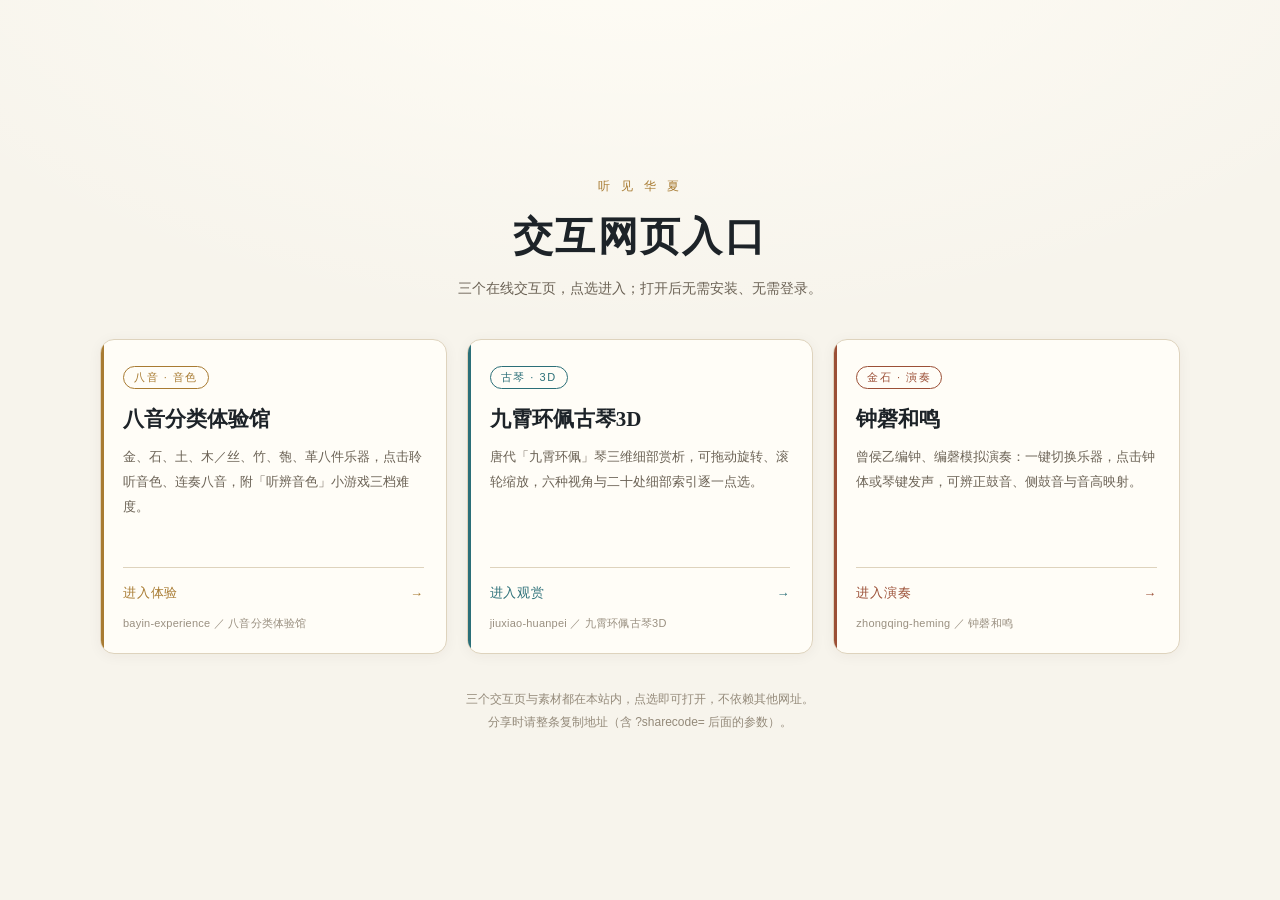
==== commit 05aa80d9: "替换为「听见华夏」三页交互站点（含全部素材）" ====
--- a/index.html
+++ b/index.html
@@ -1,23 +1,114 @@
 <!doctype html>
 <html lang="zh-CN">
 <head>
-<meta charset="UTF-8">
+<meta charset="utf-8">
 <meta name="viewport" content="width=device-width,initial-scale=1">
-<meta name="theme-color" content="#eef5f3">
-<title>Neepy 的小天地</title>
+<title>听见华夏——中国古代民族乐器AI综合体验馆</title>
 <style>
-:root{--ink:#263c3b;--muted:#697f7c;--paper:#eef5f3;--white:#fffefa;--mint:#c7e8dc;--yellow:#ffdd85;--pink:#f4c5c5;--blue:#c4def1;--line:#b8d0c8;--shadow:0 14px 34px #3e696015}*{box-sizing:border-box}html{scroll-behavior:smooth}body{margin:0;background:var(--paper);color:var(--ink);font-family:ui-rounded,"PingFang SC","Microsoft YaHei",system-ui,sans-serif;line-height:1.6}button,input,textarea{font:inherit;color:inherit}button{cursor:pointer}button:focus-visible,a:focus-visible,input:focus-visible,textarea:focus-visible{outline:3px solid #548c85;outline-offset:3px}a{color:inherit}.wrap{max-width:1120px;margin:auto;padding:0 28px}header{height:82px;display:flex;align-items:center;justify-content:space-between}.logo{font-size:19px;font-weight:800;letter-spacing:.02em;display:flex;align-items:center;gap:10px}.flower{font-size:26px;color:#ec9f9b}.nav{display:flex;align-items:center;gap:26px;font-size:14px;color:#4d6762}.nav a{text-decoration:none}.nav a:hover{text-decoration:underline}.hero{display:grid;grid-template-columns:1.04fr .96fr;align-items:center;min-height:380px;gap:30px;padding:22px 0 38px}.tag{display:inline-flex;gap:8px;align-items:center;border:1px solid #b3d0c4;border-radius:99px;padding:5px 12px;font-size:13px;color:#4c756a;background:#f9fffc}.tag:before{content:"";width:7px;height:7px;background:#76b99e;border-radius:50%}h1{font-size:clamp(39px,5.2vw,67px);line-height:1.19;letter-spacing:-.055em;margin:20px 0;font-weight:800}h1 span{color:#6caaa0}.intro{font-size:16px;color:#637c76;max-width:410px;margin:0 0 24px}.button{display:inline-flex;align-items:center;justify-content:center;border:0;background:#385f59;color:white;border-radius:12px;padding:12px 20px;font-weight:700;text-decoration:none;transition:transform .2s,background .2s}.button:hover{background:#294b46;transform:translateY(-2px)}.hero-art{height:325px;position:relative;display:grid;place-items:center}.blob{position:absolute;width:310px;height:270px;background:#d1ece2;border-radius:47% 53% 43% 57% / 52% 45% 55% 48%;transform:rotate(-8deg)}.scene{position:relative;width:330px;height:280px}.sun{position:absolute;top:15px;right:37px;width:60px;height:60px;border-radius:50%;background:var(--yellow);box-shadow:0 0 0 10px #ffdd8540}.note{position:absolute;top:30px;left:34px;transform:rotate(-11deg);background:#fffdf2;padding:14px 15px;box-shadow:var(--shadow);font-size:12px;color:#718681;border-radius:5px}.note strong{display:block;color:#496d62;font-size:15px}.pot{position:absolute;bottom:20px;left:84px;width:170px;height:135px;background:#e6a7a1;border:4px solid #476e63;border-radius:15px 15px 60px 60px;transform:rotate(2deg)}.pot:before{content:"";position:absolute;left:-11px;right:-11px;top:-15px;height:29px;background:#f3bbb2;border:4px solid #476e63;border-radius:12px}.eyes{position:absolute;left:51px;top:49px;width:9px;height:12px;border-radius:50%;background:#476e63;box-shadow:49px 0 #476e63}.smile{position:absolute;top:69px;left:69px;width:19px;height:10px;border-bottom:3px solid #476e63;border-radius:50%}.leaf{position:absolute;background:#80bfa8;border:4px solid #476e63;border-radius:80% 8% 80% 8%;width:83px;height:51px;top:76px;left:95px;transform:rotate(28deg)}.leaf.two{left:163px;top:65px;transform:rotate(136deg);background:#a4d5a8}.stem{position:absolute;left:165px;top:90px;height:70px;width:4px;background:#476e63;transform:rotate(-5deg)}.spark{position:absolute;color:#dfa85b;font-size:27px}.s1{left:12px;bottom:45px}.s2{right:12px;top:108px}.section-head{display:flex;align-items:end;justify-content:space-between;gap:20px;margin:15px 0 16px}.section-head h2{font-size:26px;letter-spacing:-.03em;margin:0}.section-head p{margin:2px 0 0;color:var(--muted);font-size:14px}.workspace{display:grid;grid-template-columns:1.05fr .95fr;gap:20px;align-items:start}.panel{background:var(--white);border:1px solid #dbe9e3;border-radius:22px;padding:26px;box-shadow:var(--shadow);min-height:340px}.panel-top{display:flex;justify-content:space-between;align-items:flex-start;gap:10px}.panel h3{margin:0;font-size:20px}.panel .desc{color:var(--muted);font-size:13px;margin:4px 0 19px}.icon{font-size:25px;line-height:1;background:#e5f3ea;width:43px;height:43px;display:grid;place-items:center;border-radius:14px}.icon.pink{background:#f9e2db}.moods{display:flex;gap:9px;flex-wrap:wrap;margin-bottom:16px}.mood{border:1px solid #e0ebe6;border-radius:11px;background:#f8fbf8;padding:8px 11px;font-size:13px}.mood[aria-pressed="true"]{border-color:#6da997;background:#dff2e8}.field{display:block;width:100%;border:1px solid #dbe8e1;background:#fafdfa;border-radius:12px;padding:11px 13px;outline:none}.field:focus{border-color:#83b9a8}textarea.field{resize:vertical;min-height:86px}.form-row{display:flex;gap:8px;margin-top:10px}.form-row .field{min-width:0}.small-button{border:0;background:#3e6a60;color:white;font-weight:700;border-radius:10px;padding:10px 15px;white-space:nowrap}.small-button:hover{background:#2e5149}.caption{font-size:12px;color:#7c918a;margin:11px 0 0}.list{list-style:none;padding:0;margin:15px 0 0}.list li{border-top:1px solid #edf2ee;padding:11px 0;display:flex;gap:10px;justify-content:space-between;align-items:start}.entry{min-width:0;overflow-wrap:anywhere;font-size:14px}.entry small{display:block;color:#8a9a94;font-size:11px}.entry a{color:#3d7368;text-underline-offset:3px}.remove{border:0;background:transparent;color:#94a6a0;padding:2px 5px;font-size:18px;line-height:1}.empty{color:#91a19b;font-size:13px;margin:18px 0 3px}.tip{margin:27px 0 45px;background:#dceee5;border-radius:16px;padding:15px 20px;display:flex;align-items:center;gap:12px;color:#54776a;font-size:13px}.tip span{font-size:20px}footer{border-top:1px solid #d5e6df;padding:24px 0 32px;color:#91a29c;font-size:12px;display:flex;justify-content:space-between}.status{min-height:1.4em;color:#477466;font-size:12px;margin:7px 0 0}@media(max-width:700px){.wrap{padding:0 19px}header{height:68px}.nav{gap:15px;font-size:13px}.hero{grid-template-columns:1fr;gap:0;padding-top:22px}.hero-art{height:240px;order:-1}.scene{transform:scale(.78)}.blob{transform:scale(.8) rotate(-8deg)}h1{margin:15px 0;font-size:42px}.intro{margin-bottom:18px}.workspace{grid-template-columns:1fr}.panel{min-height:0;padding:22px}.section-head{margin-top:10px}.section-head h2{font-size:23px}footer{gap:15px;flex-wrap:wrap}}@media(prefers-reduced-motion:reduce){html{scroll-behavior:auto}*,*:before,*:after{transition:none!important}}
+  :root{
+    --bg:#f7f4ec; --card:#fffdf7; --ink:#1d2328; --muted:#6b6255;
+    --line:#ded3bd; --gold:#a87b32; --cyan:#2b6f78; --clay:#9b4f36;
+  }
+  *{box-sizing:border-box}
+  body{
+    margin:0; min-height:100vh; color:var(--ink);
+    background:
+      radial-gradient(1200px 600px at 50% -10%, #fffdf6 0%, rgba(255,253,246,0) 70%),
+      var(--bg);
+    font-family:"Microsoft YaHei","PingFang SC","Hiragino Sans GB",Arial,sans-serif;
+    display:flex; flex-direction:column; align-items:center; justify-content:center;
+    padding:48px 20px 36px;
+  }
+  .head{text-align:center; margin-bottom:38px}
+  .eyebrow{font-size:12px; letter-spacing:.32em; color:var(--gold); margin-bottom:14px}
+  h1{font-family:"SimSun","Songti SC",serif; font-size:clamp(28px,4.2vw,40px); font-weight:600; margin:0 0 12px; letter-spacing:.06em}
+  .sub{font-size:14px; color:var(--muted); margin:0; line-height:1.8}
+  .grid{display:grid; grid-template-columns:repeat(3,minmax(0,1fr)); gap:20px; width:min(1080px,100%)}
+  .card{
+    display:block; text-decoration:none; color:inherit; background:var(--card);
+    border:1px solid var(--line); border-radius:14px; padding:26px 22px 22px;
+    box-shadow:0 2px 14px rgba(60,48,24,.05);
+    transition:transform .18s ease, box-shadow .18s ease, border-color .18s ease;
+    position:relative; overflow:hidden;
+  }
+  .card:before{content:""; position:absolute; left:0; top:0; bottom:0; width:3px; background:var(--gold)}
+  .card.qin:before{background:var(--cyan)}
+  .card.heming:before{background:var(--clay)}
+  .card:hover{transform:translateY(-4px); box-shadow:0 10px 28px rgba(60,48,24,.12); border-color:var(--gold)}
+  .card.qin:hover{border-color:var(--cyan)}
+  .card.heming:hover{border-color:var(--clay)}
+  .tag{display:inline-block; font-size:11px; letter-spacing:.14em; color:var(--gold); border:1px solid currentColor; border-radius:20px; padding:3px 10px; margin-bottom:16px}
+  .qin .tag{color:var(--cyan)}
+  .heming .tag{color:var(--clay)}
+  h2{font-family:"SimSun","Songti SC",serif; font-size:21px; font-weight:600; margin:0 0 12px}
+  .desc{font-size:13px; color:var(--muted); line-height:1.9; margin:0 0 22px; min-height:100px}
+  .go{display:flex; align-items:center; justify-content:space-between; border-top:1px solid var(--line); padding-top:16px; font-size:13px; color:var(--gold); letter-spacing:.06em}
+  .qin .go{color:var(--cyan)}
+  .heming .go{color:var(--clay)}
+  .path{font-size:11px; color:#9a9081; letter-spacing:.02em; margin-top:14px}
+  .foot{margin-top:34px; font-size:12px; color:#948a7a; text-align:center; line-height:1.9}
+  @media(max-width:960px){
+    .grid{grid-template-columns:repeat(2,minmax(0,1fr)); max-width:720px}
+    .desc{min-height:78px}
+  }
+  @media(max-width:680px){
+    .grid{grid-template-columns:1fr; max-width:420px}
+    .desc{min-height:0}
+    body{justify-content:flex-start; padding-top:40px}
+  }
 </style>
 </head>
 <body>
-<div class="wrap">
-<header><div class="logo"><span class="flower" aria-hidden="true">✿</span> Neepy 的小天地</div><nav class="nav" aria-label="页面导航"><a href="#journal">写心情</a><a href="#favorites">收集喜欢</a></nav></header>
-<main><section class="hero"><div><div class="tag">这是属于你的一小块地方</div><h1>把日子里的<br><span>喜欢</span>，收起来。</h1><p class="intro">写下此刻的心情，收藏偶然发现的美好。<br>不需要特别的理由，喜欢就值得留下。</p><a class="button" href="#journal">来坐一会儿&nbsp; ↓</a></div><div class="hero-art" aria-hidden="true"><div class="blob"></div><div class="scene"><div class="sun"></div><div class="note">给今天留一点<strong>小小的好心情 ☺</strong></div><div class="stem"></div><div class="leaf"></div><div class="leaf two"></div><div class="pot"><div class="eyes"></div><div class="smile"></div></div><div class="spark s1">✳</div><div class="spark s2">✦</div></div></div></section>
-<div class="section-head"><div><h2>今天的小角落</h2><p>想到什么就记下来，慢慢攒满它。</p></div></div>
-<div class="workspace"><section class="panel" id="journal"><div class="panel-top"><div><h3>心情便签</h3><p class="desc">现在的你，是什么心情？</p></div><span class="icon" aria-hidden="true">✎</span></div><div class="moods" aria-label="选择心情"><button class="mood" type="button" data-mood="开心" aria-pressed="false">☀️ 开心</button><button class="mood" type="button" data-mood="平静" aria-pressed="false">🌿 平静</button><button class="mood" type="button" data-mood="有点累" aria-pressed="false">☁️ 有点累</button><button class="mood" type="button" data-mood="期待" aria-pressed="false">✨ 期待</button></div><form id="mood-form"><label for="mood-text" class="caption">写一句话（选填）</label><textarea id="mood-text" class="field" maxlength="300" placeholder="今天想记住的一件小事……"></textarea><div class="form-row"><button class="small-button" type="submit">收好这份心情</button></div></form><p class="status" id="mood-status" role="status"></p><ul class="list" id="mood-list"></ul><p class="empty" id="mood-empty">还没有便签，从今天的心情开始吧。</p></section>
-<section class="panel" id="favorites"><div class="panel-top"><div><h3>喜欢收藏夹</h3><p class="desc">一首歌、一篇文章，或任何喜欢的东西。</p></div><span class="icon pink" aria-hidden="true">♡</span></div><form id="favorite-form"><label for="favorite-name" class="caption">名称</label><input class="field" id="favorite-name" maxlength="80" placeholder="给喜欢的东西起个名字" required><label for="favorite-url" class="caption">链接（选填）</label><input class="field" id="favorite-url" type="url" placeholder="https://..." maxlength="1000"><div class="form-row"><button class="small-button" type="submit">放进收藏夹</button></div></form><p class="status" id="favorite-status" role="status"></p><ul class="list" id="favorite-list"></ul><p class="empty" id="favorite-empty">收藏夹还是空的，遇到喜欢的就放进来。</p></section></div>
-<div class="tip"><span aria-hidden="true">✳</span><div>心情和收藏只保存在当前设备的浏览器中，换设备或清除浏览器数据后可能无法找回。</div></div></main><footer><span>Neepy 的小天地</span><span>愿你每天都发现一点喜欢的事。</span></footer></div>
+  <div class="head">
+    <div class="eyebrow">听 见 华 夏</div>
+    <h1>交互网页入口</h1>
+    <p class="sub">三个在线交互页，点选进入；打开后无需安装、无需登录。</p>
+  </div>
+
+  <div class="grid">
+    <a class="card" href="bayin-experience/">
+      <span class="tag">八音 · 音色</span>
+      <h2>八音分类体验馆</h2>
+      <p class="desc">金、石、土、木／丝、竹、匏、革八件乐器，点击聆听音色、连奏八音，附「听辨音色」小游戏三档难度。</p>
+      <div class="go"><span>进入体验</span><span>→</span></div>
+      <div class="path">bayin-experience ／ 八音分类体验馆</div>
+    </a>
+
+    <a class="card qin" href="jiuxiao-huanpei/">
+      <span class="tag">古琴 · 3D</span>
+      <h2>九霄环佩古琴3D</h2>
+      <p class="desc">唐代「九霄环佩」琴三维细部赏析，可拖动旋转、滚轮缩放，六种视角与二十处细部索引逐一点选。</p>
+      <div class="go"><span>进入观赏</span><span>→</span></div>
+      <div class="path">jiuxiao-huanpei ／ 九霄环佩古琴3D</div>
+    </a>
+
+    <a class="card heming" href="zhongqing-heming/">
+      <span class="tag">金石 · 演奏</span>
+      <h2>钟磬和鸣</h2>
+      <p class="desc">曾侯乙编钟、编磬模拟演奏：一键切换乐器，点击钟体或琴键发声，可辨正鼓音、侧鼓音与音高映射。</p>
+      <div class="go"><span>进入演奏</span><span>→</span></div>
+      <div class="path">zhongqing-heming ／ 钟磬和鸣</div>
+    </a>
+  </div>
+
+  <div class="foot">
+    三个交互页与素材都在本站内，点选即可打开，不依赖其他网址。<br>
+    分享时请整条复制地址（含 ?sharecode= 后面的参数）。
+  </div>
+
 <script>
-(()=>{'use strict';const key='neepy-pocket-v1';const byId=id=>document.getElementById(id);let state={moods:[],favorites:[]},chosen='';let storageOK=true;try{const saved=localStorage.getItem(key);if(saved){const parsed=JSON.parse(saved);if(Array.isArray(parsed.moods)&&Array.isArray(parsed.favorites))state=parsed}}catch(e){storageOK=false}function save(){try{localStorage.setItem(key,JSON.stringify(state));storageOK=true;return true}catch(e){storageOK=false;return false}}function message(id,ok){byId(id).textContent=ok?'已保存到这台设备。':'浏览器无法保存数据，本次内容可能在关闭页面后丢失。'}function render(){for(const [type,empty,list] of [['moods','mood-empty','mood-list'],['favorites','favorite-empty','favorite-list']]){const el=byId(list);el.replaceChildren();byId(empty).hidden=state[type].length>0;state[type].forEach(item=>{const li=document.createElement('li'),entry=document.createElement('div'),meta=document.createElement('small'),remove=document.createElement('button');entry.className='entry';if(type==='moods'){const title=document.createElement('div');title.textContent=(item.mood?item.mood+' · ':'')+(item.text||'今天想留住这个心情');entry.append(title)}else if(item.url){const a=document.createElement('a');try{const url=new URL(item.url);if(!['https:','http:'].includes(url.protocol))throw Error();a.href=url.href;a.target='_blank';a.rel='noopener noreferrer';a.textContent=item.name;entry.append(a)}catch(e){entry.textContent=item.name}}else entry.textContent=item.name;meta.textContent=item.date;entry.append(meta);remove.type='button';remove.className='remove';remove.textContent='×';remove.setAttribute('aria-label','删除'+(type==='moods'?'这条心情':item.name));remove.addEventListener('click',()=>{state[type]=state[type].filter(x=>x.id!==item.id);const ok=save();render();message(type==='moods'?'mood-status':'favorite-status',ok)});li.append(entry,remove);el.append(li)})}}const id=()=>Date.now().toString(36)+Math.random().toString(36).slice(2,9);const date=()=>new Intl.DateTimeFormat('zh-CN',{year:'numeric',month:'long',day:'numeric'}).format(new Date());document.querySelectorAll('.mood').forEach(b=>b.addEventListener('click',()=>{chosen=b.dataset.mood;document.querySelectorAll('.mood').forEach(x=>x.setAttribute('aria-pressed',String(x===b)))}));byId('mood-form').addEventListener('submit',e=>{e.preventDefault();const text=byId('mood-text').value.trim();if(!chosen&&!text){byId('mood-status').textContent='选一个心情，或写下一句话吧。';return}state.moods.unshift({id:id(),mood:chosen,text,date:date()});const ok=save();byId('mood-text').value='';chosen='';document.querySelectorAll('.mood').forEach(x=>x.setAttribute('aria-pressed','false'));render();message('mood-status',ok)});byId('favorite-form').addEventListener('submit',e=>{e.preventDefault();const name=byId('favorite-name').value.trim(),url=byId('favorite-url').value.trim();if(!name){byId('favorite-status').textContent='请先写一个名称。';return}if(url){try{if(!['http:','https:'].includes(new URL(url).protocol))throw Error()}catch(err){byId('favorite-status').textContent='请输入以 http:// 或 https:// 开头的链接。';return}}state.favorites.unshift({id:id(),name,url,date:date()});const ok=save();e.target.reset();render();message('favorite-status',ok)});render();if(!storageOK)byId('mood-status').textContent='浏览器无法读取本地数据，保存功能可能不可用。'})();
+/* 平台访问参数随站内导航透传，保证每个子页与子资源都能正常打开 */
+(function(){
+  var code = new URLSearchParams(location.search).get('sharecode');
+  if(!code) return;
+  var cards = document.querySelectorAll('a.card');
+  for(var i=0;i<cards.length;i++){
+    var a = cards[i];
+    var u = new URL(a.getAttribute('href'), location.href);
+    u.searchParams.set('sharecode', code);
+    a.setAttribute('href', u.pathname + u.search + u.hash);
+  }
+})();
 </script>
-</body></html>
+</body>
+</html>
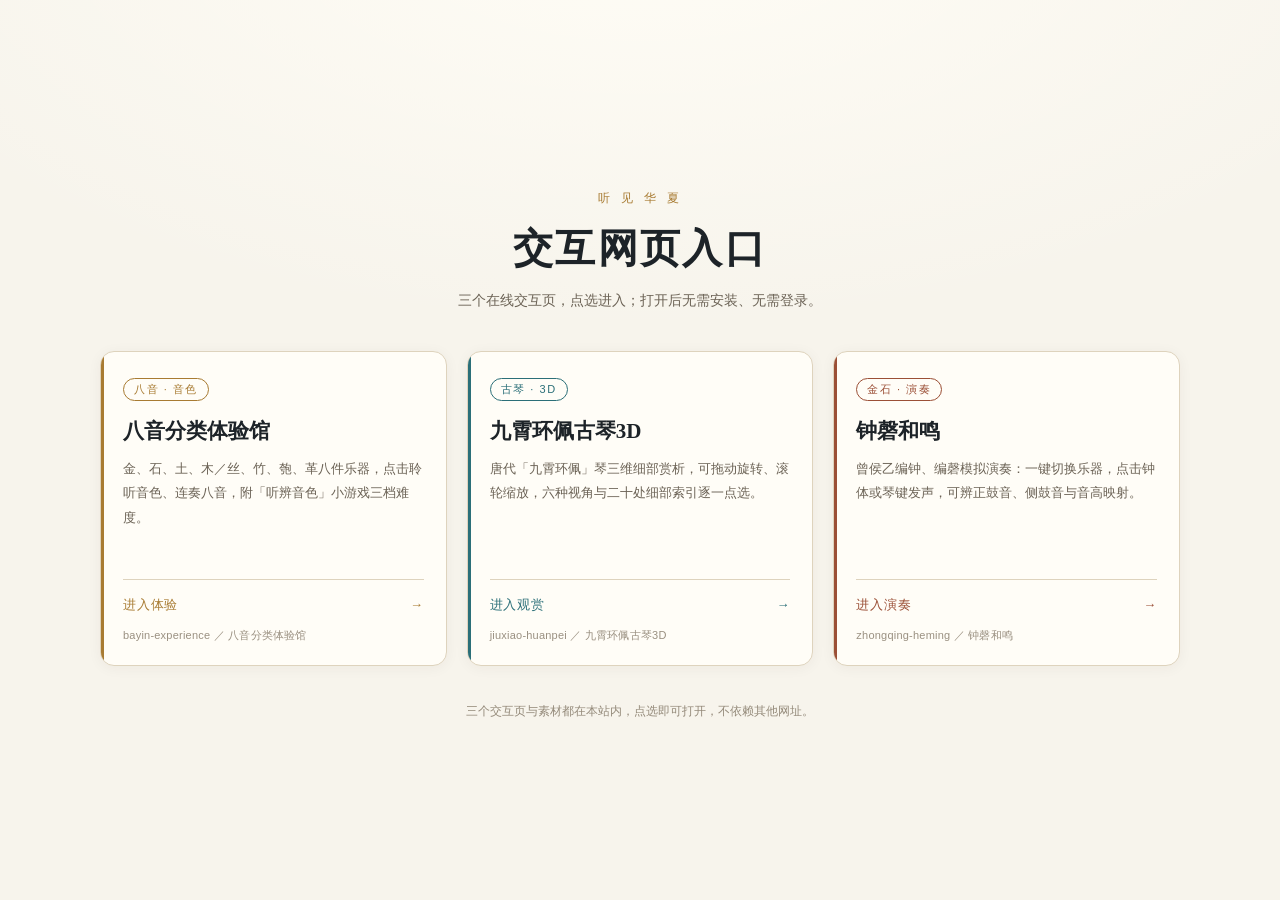
==== commit ca3dd8af: "清理入口页的分享码提示与透传脚本" ====
--- a/index.html
+++ b/index.html
@@ -92,23 +92,7 @@
   </div>
 
   <div class="foot">
-    三个交互页与素材都在本站内，点选即可打开，不依赖其他网址。<br>
-    分享时请整条复制地址（含 ?sharecode= 后面的参数）。
+    三个交互页与素材都在本站内，点选即可打开，不依赖其他网址。
   </div>
-
-<script>
-/* 平台访问参数随站内导航透传，保证每个子页与子资源都能正常打开 */
-(function(){
-  var code = new URLSearchParams(location.search).get('sharecode');
-  if(!code) return;
-  var cards = document.querySelectorAll('a.card');
-  for(var i=0;i<cards.length;i++){
-    var a = cards[i];
-    var u = new URL(a.getAttribute('href'), location.href);
-    u.searchParams.set('sharecode', code);
-    a.setAttribute('href', u.pathname + u.search + u.hash);
-  }
-})();
-</script>
 </body>
 </html>
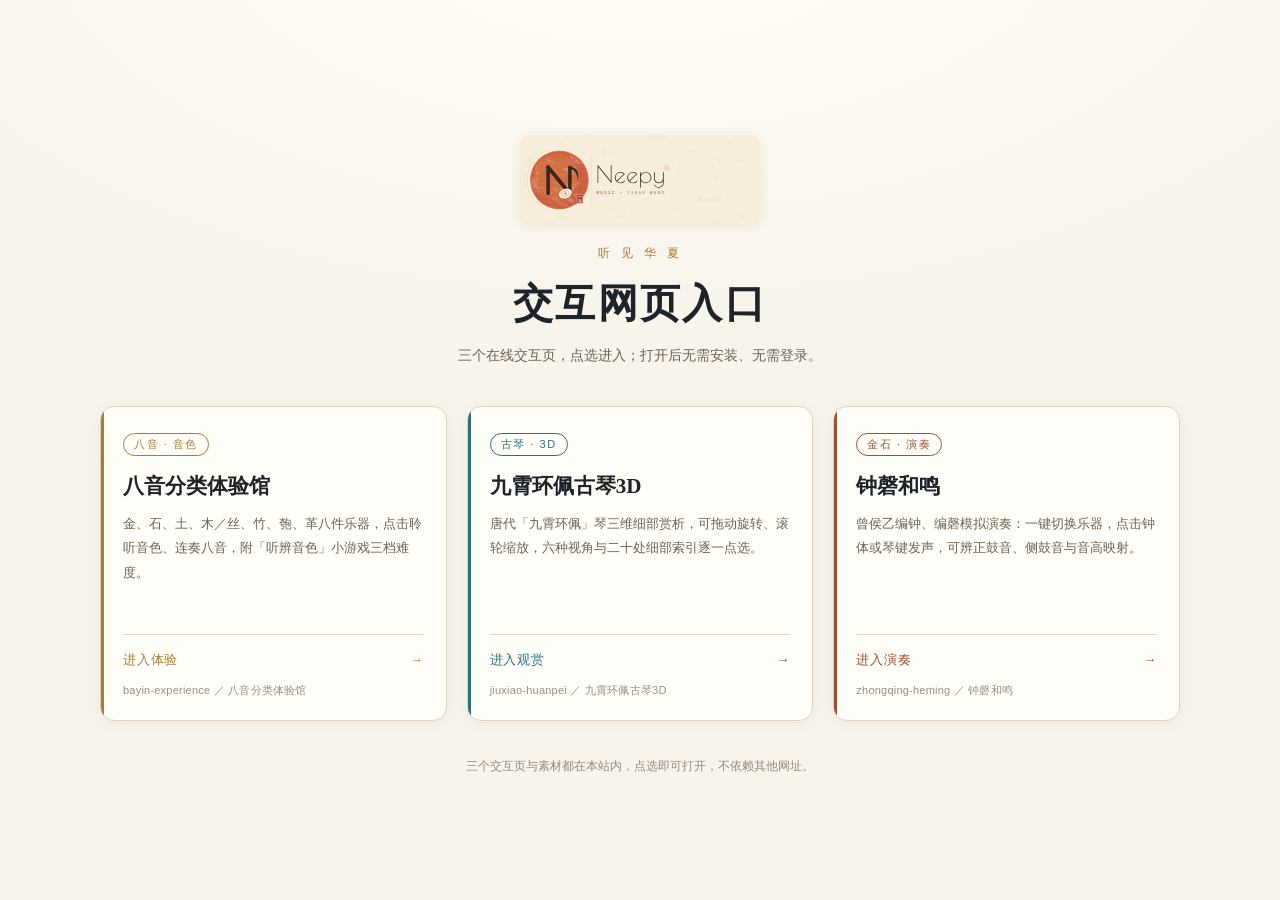
==== commit bbe7449c: "在四个页面接入 Neepy 东方版 logo" ====
--- a/index.html
+++ b/index.html
@@ -4,6 +4,10 @@
 <meta charset="utf-8">
 <meta name="viewport" content="width=device-width,initial-scale=1">
 <title>听见华夏——中国古代民族乐器AI综合体验馆</title>
+<link rel="icon" type="image/svg+xml" href="favicon.svg">
+<link rel="icon" type="image/png" sizes="32x32" href="favicon-32.png">
+<link rel="icon" type="image/png" sizes="16x16" href="favicon-16.png">
+<link rel="apple-touch-icon" sizes="180x180" href="apple-touch-icon.png">
 <style>
   :root{
     --bg:#f7f4ec; --card:#fffdf7; --ink:#1d2328; --muted:#6b6255;
@@ -60,6 +64,7 @@
 </head>
 <body>
   <div class="head">
+    <img class="neepy-brand" src="logo-d-neepy-oriental.svg" alt="Neepy · 音乐 · 王一涵" style="display:block;width:min(240px,62vw);height:auto;margin:0 auto 20px;border-radius:10px;box-shadow:0 2px 12px rgba(60,48,24,.08)">
     <div class="eyebrow">听 见 华 夏</div>
     <h1>交互网页入口</h1>
     <p class="sub">三个在线交互页，点选进入；打开后无需安装、无需登录。</p>
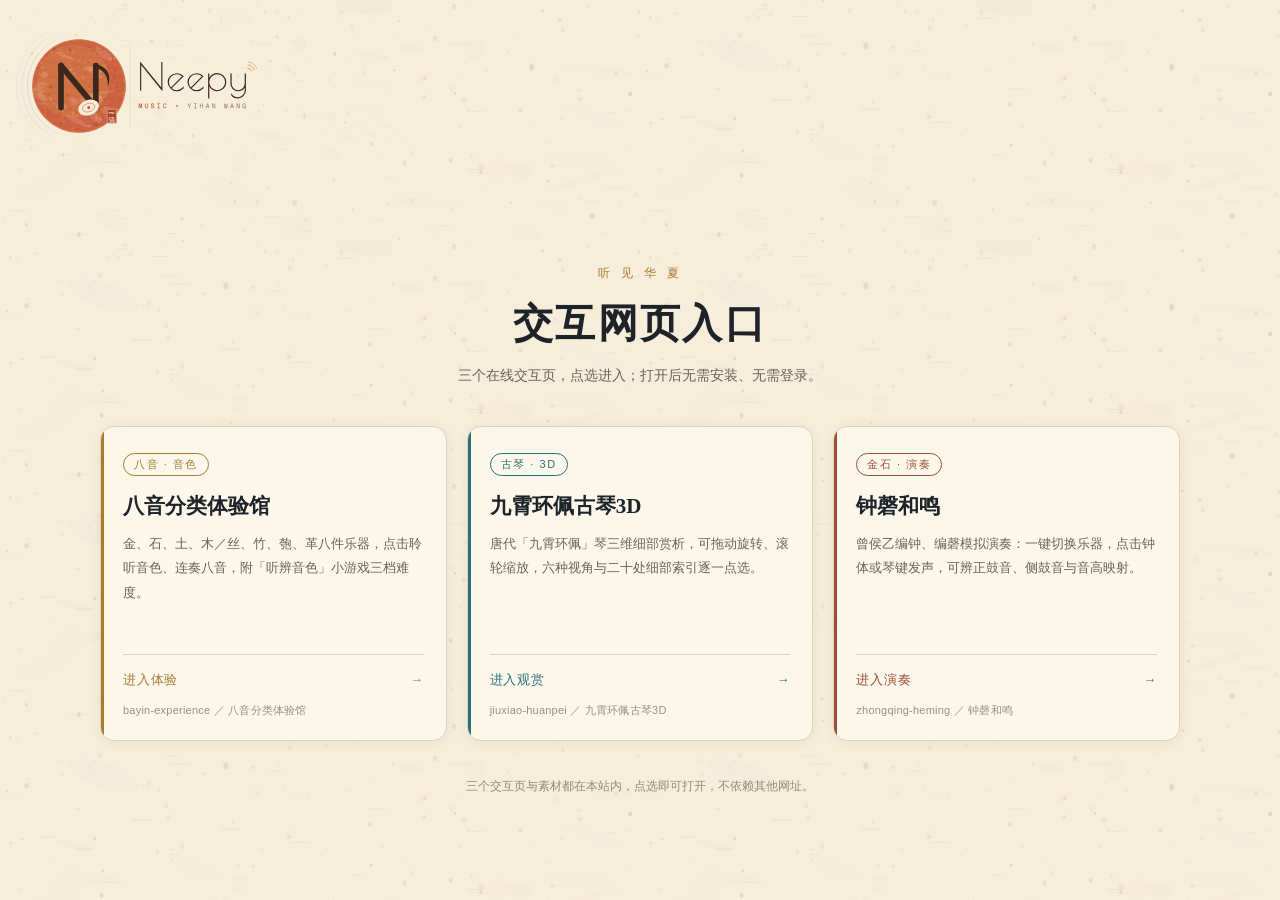
==== commit ee3c6a01: "更新品牌视觉：米黄纹样背景、左上角大尺寸 logo、子页透明 logo，修复站内链接" ====
--- a/index.html
+++ b/index.html
@@ -10,18 +10,18 @@
 <link rel="apple-touch-icon" sizes="180x180" href="apple-touch-icon.png">
 <style>
   :root{
-    --bg:#f7f4ec; --card:#fffdf7; --ink:#1d2328; --muted:#6b6255;
+    --bg:#F6EDDB; --card:#FCF7EB; --ink:#1d2328; --muted:#6b6255;
     --line:#ded3bd; --gold:#a87b32; --cyan:#2b6f78; --clay:#9b4f36;
   }
   *{box-sizing:border-box}
   body{
     margin:0; min-height:100vh; color:var(--ink);
-    background:
-      radial-gradient(1200px 600px at 50% -10%, #fffdf6 0%, rgba(255,253,246,0) 70%),
-      var(--bg);
+    background-color:#F6EDDB;
+    background-image:url("paper-bg.svg");
+    background-repeat:repeat;
     font-family:"Microsoft YaHei","PingFang SC","Hiragino Sans GB",Arial,sans-serif;
     display:flex; flex-direction:column; align-items:center; justify-content:center;
-    padding:48px 20px 36px;
+    padding:clamp(176px,22vh,210px) 20px 36px;
   }
   .head{text-align:center; margin-bottom:38px}
   .eyebrow{font-size:12px; letter-spacing:.32em; color:var(--gold); margin-bottom:14px}
@@ -61,17 +61,22 @@
     body{justify-content:flex-start; padding-top:40px}
   }
 </style>
+<style id="neepy-brand-fix">
+  @media(max-width:680px){
+    body{padding-top:clamp(124px,18vh,150px)!important}.neepy-brand{width:min(260px,66vw)!important}
+  }
+</style>
 </head>
 <body>
+  <img class="neepy-brand" src="logo-d-neepy-oriental.svg" alt="Neepy · 音乐 · 王一涵" style="position:fixed;left:16px;top:14px;z-index:2147483647;display:block;width:clamp(240px,30vw,420px);height:auto;margin:0;padding:0;border:0;border-radius:0;box-shadow:none;line-height:0;pointer-events:none">
   <div class="head">
-    <img class="neepy-brand" src="logo-d-neepy-oriental.svg" alt="Neepy · 音乐 · 王一涵" style="display:block;width:min(240px,62vw);height:auto;margin:0 auto 20px;border-radius:10px;box-shadow:0 2px 12px rgba(60,48,24,.08)">
     <div class="eyebrow">听 见 华 夏</div>
     <h1>交互网页入口</h1>
     <p class="sub">三个在线交互页，点选进入；打开后无需安装、无需登录。</p>
   </div>
 
   <div class="grid">
-    <a class="card" href="bayin-experience/">
+    <a class="card" href="bayin-experience/index.html">
       <span class="tag">八音 · 音色</span>
       <h2>八音分类体验馆</h2>
       <p class="desc">金、石、土、木／丝、竹、匏、革八件乐器，点击聆听音色、连奏八音，附「听辨音色」小游戏三档难度。</p>
@@ -79,7 +84,7 @@
       <div class="path">bayin-experience ／ 八音分类体验馆</div>
     </a>
 
-    <a class="card qin" href="jiuxiao-huanpei/">
+    <a class="card qin" href="jiuxiao-huanpei/index.html">
       <span class="tag">古琴 · 3D</span>
       <h2>九霄环佩古琴3D</h2>
       <p class="desc">唐代「九霄环佩」琴三维细部赏析，可拖动旋转、滚轮缩放，六种视角与二十处细部索引逐一点选。</p>
@@ -87,7 +92,7 @@
       <div class="path">jiuxiao-huanpei ／ 九霄环佩古琴3D</div>
     </a>
 
-    <a class="card heming" href="zhongqing-heming/">
+    <a class="card heming" href="zhongqing-heming/index.html">
       <span class="tag">金石 · 演奏</span>
       <h2>钟磬和鸣</h2>
       <p class="desc">曾侯乙编钟、编磬模拟演奏：一键切换乐器，点击钟体或琴键发声，可辨正鼓音、侧鼓音与音高映射。</p>
